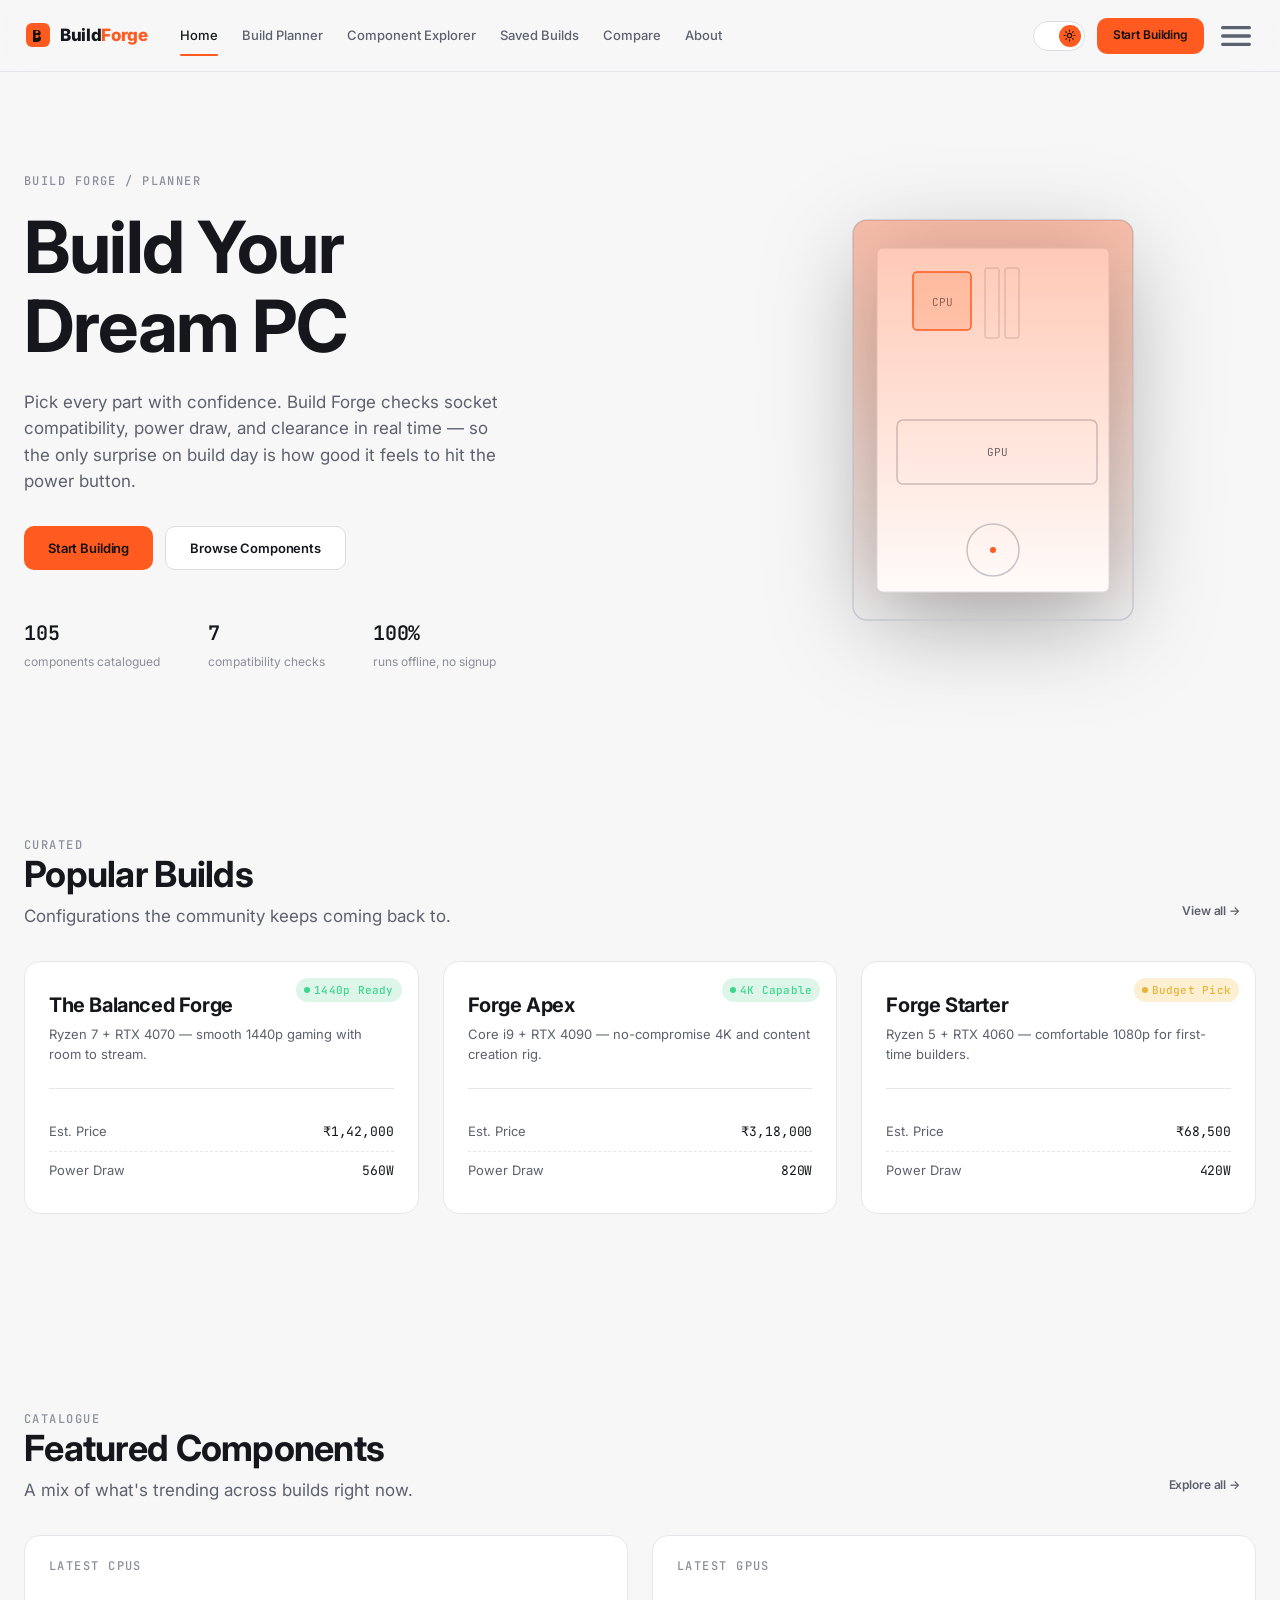
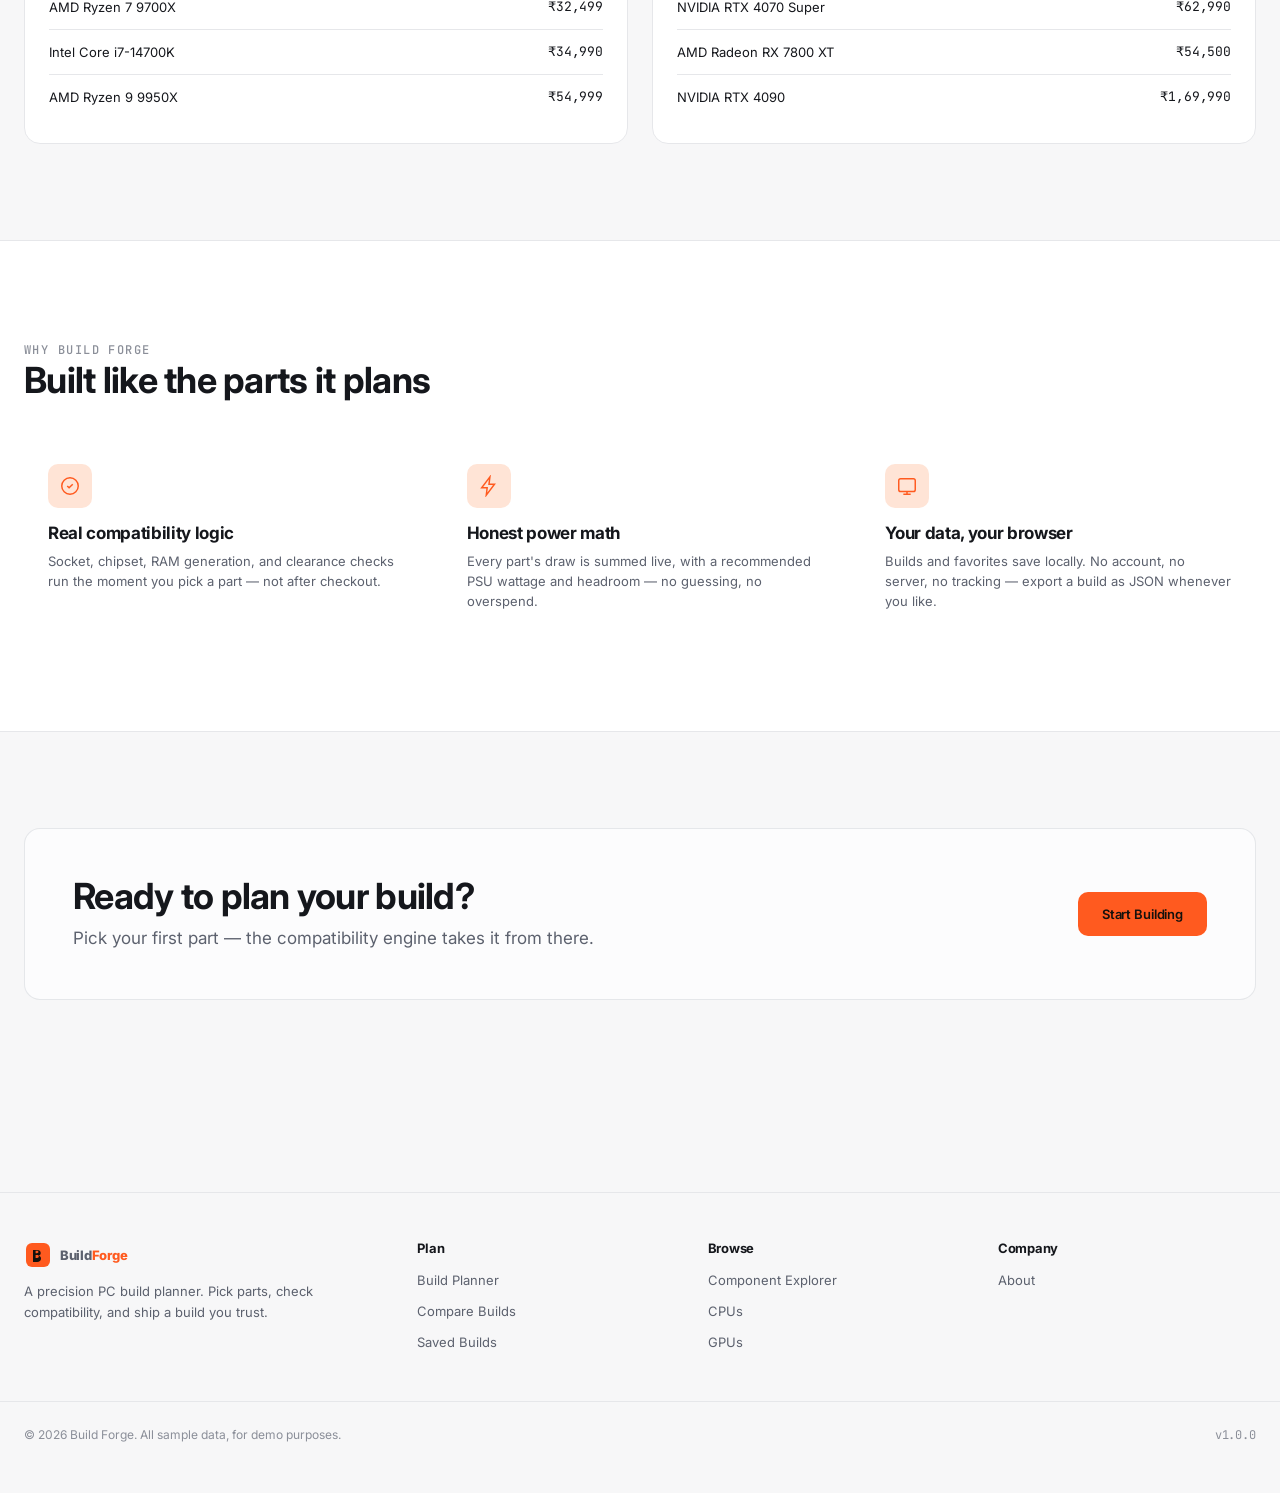
==== index.html @ 5690da3c "feat: build initial component explorer" ====
<!DOCTYPE html>
<html lang="en">
<head>
  <meta charset="UTF-8" />
  <meta name="viewport" content="width=device-width, initial-scale=1.0" />
  <title>Build Forge — Build Your Dream PC</title>
  <meta name="description" content="Build Forge is a precision PC build planner. Pick parts, check compatibility instantly, and plan a build you can trust." />

  <link rel="stylesheet" href="css/base.css" />
  <link rel="stylesheet" href="css/layout.css" />
  <link rel="stylesheet" href="css/components.css" />
  <link rel="stylesheet" href="css/animations.css" />
  <link rel="stylesheet" href="css/themes.css" />
  <link rel="stylesheet" href="css/pages.css" />
</head>
<body>
  <div class="page">
    <header id="site-header" class="site-header"></header>

    <main class="page__main">

      <!-- ============ HERO ============ -->
      <section class="hero">
        <div class="container hero__inner">
          <div class="hero__copy anim-fade-rise">
            <span class="eyebrow">Build Forge / Planner</span>
            <h1 class="hero__title">Build Your<br />Dream PC</h1>
            <p class="hero__subtitle">
              Pick every part with confidence. Build Forge checks socket compatibility,
              power draw, and clearance in real time — so the only surprise on build day
              is how good it feels to hit the power button.
            </p>
            <div class="hero__actions">
              <a href="builder.html" class="btn btn--primary">Start Building</a>
              <a href="components.html" class="btn btn--secondary">Browse Components</a>
            </div>
            <div class="hero__stats">
              <div class="hero__stat">
                <span class="spec-value spec-value--lg">105</span>
                <span class="text-tertiary">components catalogued</span>
              </div>
              <div class="hero__stat">
                <span class="spec-value spec-value--lg">7</span>
                <span class="text-tertiary">compatibility checks</span>
              </div>
              <div class="hero__stat">
                <span class="spec-value spec-value--lg">100%</span>
                <span class="text-tertiary">runs offline, no signup</span>
              </div>
            </div>
          </div>

          <div class="hero__visual anim-fade-rise" aria-hidden="true">
            <!-- Signature visual: exploded build-stack line diagram -->
            <svg viewBox="0 0 360 440" class="stack-diagram">
              <defs>
                <linearGradient id="stackGlow" x1="0" y1="0" x2="0" y2="1">
                  <stop offset="0%" stop-color="var(--accent)" stop-opacity="0.35"/>
                  <stop offset="100%" stop-color="var(--accent)" stop-opacity="0"/>
                </linearGradient>
              </defs>
              <!-- Case outline -->
              <rect x="40" y="20" width="280" height="400" rx="14" fill="none" stroke="var(--border-strong)" stroke-width="1.5"/>
              <!-- Motherboard plane -->
              <rect x="64" y="48" width="232" height="344" rx="6" fill="var(--bg-elevated)" stroke="var(--border-default)" stroke-width="1"/>
              <!-- CPU -->
              <rect x="100" y="72" width="58" height="58" rx="4" fill="var(--accent-dim)" stroke="var(--accent)" stroke-width="1.5"/>
              <text x="129" y="106" text-anchor="middle" class="stack-label">CPU</text>
              <!-- RAM sticks -->
              <rect x="172" y="68" width="14" height="70" rx="2" fill="var(--bg-surface)" stroke="var(--border-strong)"/>
              <rect x="192" y="68" width="14" height="70" rx="2" fill="var(--bg-surface)" stroke="var(--border-strong)"/>
              <!-- GPU -->
              <rect x="84" y="220" width="200" height="64" rx="6" fill="var(--bg-surface)" stroke="var(--border-strong)" stroke-width="1.5"/>
              <text x="184" y="256" text-anchor="middle" class="stack-label">GPU</text>
              <!-- Fans -->
              <circle cx="180" cy="350" r="26" fill="none" stroke="var(--border-strong)" stroke-width="1.5"/>
              <circle cx="180" cy="350" r="3" fill="var(--accent)"/>
              <!-- Glow -->
              <rect x="40" y="20" width="280" height="400" rx="14" fill="url(#stackGlow)"/>
            </svg>
          </div>
        </div>
      </section>

      <!-- ============ POPULAR BUILDS ============ -->
      <section class="section">
        <div class="container">
          <div class="section__head">
            <div>
              <span class="eyebrow">Curated</span>
              <h2 class="section-title">Popular Builds</h2>
              <p class="section-subtitle">Configurations the community keeps coming back to.</p>
            </div>
            <a href="saved.html" class="btn btn--ghost btn--sm">View all →</a>
          </div>

          <div class="grid grid--3" id="popular-builds-grid">
            <!-- Static sample cards for now; will be data-driven once builder/storage features are wired together -->
            <article class="card build-card">
              <div class="build-card__badge badge badge--good"><span class="badge__dot"></span>1440p Ready</div>
              <h3 class="build-card__title">The Balanced Forge</h3>
              <p class="text-secondary" style="font-size: var(--fs-sm)">Ryzen 7 + RTX 4070 — smooth 1440p gaming with room to stream.</p>
              <div class="divider"></div>
              <div class="spec-row"><span class="spec-row__label">Est. Price</span><span class="spec-value">₹1,42,000</span></div>
              <div class="spec-row"><span class="spec-row__label">Power Draw</span><span class="spec-value">560W</span></div>
            </article>

            <article class="card build-card">
              <div class="build-card__badge badge badge--good"><span class="badge__dot"></span>4K Capable</div>
              <h3 class="build-card__title">Forge Apex</h3>
              <p class="text-secondary" style="font-size: var(--fs-sm)">Core i9 + RTX 4090 — no-compromise 4K and content creation rig.</p>
              <div class="divider"></div>
              <div class="spec-row"><span class="spec-row__label">Est. Price</span><span class="spec-value">₹3,18,000</span></div>
              <div class="spec-row"><span class="spec-row__label">Power Draw</span><span class="spec-value">820W</span></div>
            </article>

            <article class="card build-card">
              <div class="build-card__badge badge badge--warn"><span class="badge__dot"></span>Budget Pick</div>
              <h3 class="build-card__title">Forge Starter</h3>
              <p class="text-secondary" style="font-size: var(--fs-sm)">Ryzen 5 + RTX 4060 — comfortable 1080p for first-time builders.</p>
              <div class="divider"></div>
              <div class="spec-row"><span class="spec-row__label">Est. Price</span><span class="spec-value">₹68,500</span></div>
              <div class="spec-row"><span class="spec-row__label">Power Draw</span><span class="spec-value">420W</span></div>
            </article>
          </div>
        </div>
      </section>

      <!-- ============ FEATURED COMPONENTS ============ -->
      <section class="section">
        <div class="container">
          <div class="section__head">
            <div>
              <span class="eyebrow">Catalogue</span>
              <h2 class="section-title">Featured Components</h2>
              <p class="section-subtitle">A mix of what's trending across builds right now.</p>
            </div>
            <a href="components.html" class="btn btn--ghost btn--sm">Explore all →</a>
          </div>

          <div class="grid grid--2">
            <div class="card featured-row">
              <h4 class="eyebrow">Latest CPUs</h4>
              <ul class="featured-list" id="featured-cpus">
                <li class="featured-list__item">
                  <span>AMD Ryzen 7 9700X</span>
                  <span class="spec-value">₹32,499</span>
                </li>
                <li class="featured-list__item">
                  <span>Intel Core i7-14700K</span>
                  <span class="spec-value">₹34,990</span>
                </li>
                <li class="featured-list__item">
                  <span>AMD Ryzen 9 9950X</span>
                  <span class="spec-value">₹54,999</span>
                </li>
              </ul>
            </div>

            <div class="card featured-row">
              <h4 class="eyebrow">Latest GPUs</h4>
              <ul class="featured-list" id="featured-gpus">
                <li class="featured-list__item">
                  <span>NVIDIA RTX 4070 Super</span>
                  <span class="spec-value">₹62,990</span>
                </li>
                <li class="featured-list__item">
                  <span>AMD Radeon RX 7800 XT</span>
                  <span class="spec-value">₹54,500</span>
                </li>
                <li class="featured-list__item">
                  <span>NVIDIA RTX 4090</span>
                  <span class="spec-value">₹1,69,990</span>
                </li>
              </ul>
            </div>
          </div>
        </div>
      </section>

      <!-- ============ WHY CHOOSE US ============ -->
      <section class="section section--inset">
        <div class="container">
          <div class="section__head">
            <div>
              <span class="eyebrow">Why Build Forge</span>
              <h2 class="section-title">Built like the parts it plans</h2>
            </div>
          </div>

          <div class="grid grid--3">
            <div class="why-card">
              <div class="why-card__icon">
                <svg viewBox="0 0 24 24" fill="none" stroke="currentColor" stroke-width="1.6"><path d="M9 12l2 2 4-4M21 12a9 9 0 1 1-18 0 9 9 0 0 1 18 0Z"/></svg>
              </div>
              <h3>Real compatibility logic</h3>
              <p class="text-secondary">Socket, chipset, RAM generation, and clearance checks run the moment you pick a part — not after checkout.</p>
            </div>
            <div class="why-card">
              <div class="why-card__icon">
                <svg viewBox="0 0 24 24" fill="none" stroke="currentColor" stroke-width="1.6"><path d="M13 2 4 14h6l-1 8 9-12h-6l1-8Z"/></svg>
              </div>
              <h3>Honest power math</h3>
              <p class="text-secondary">Every part's draw is summed live, with a recommended PSU wattage and headroom — no guessing, no overspend.</p>
            </div>
            <div class="why-card">
              <div class="why-card__icon">
                <svg viewBox="0 0 24 24" fill="none" stroke="currentColor" stroke-width="1.6"><rect x="3" y="4" width="18" height="14" rx="2"/><path d="M8 21h8M12 18v3"/></svg>
              </div>
              <h3>Your data, your browser</h3>
              <p class="text-secondary">Builds and favorites save locally. No account, no server, no tracking — export a build as JSON whenever you like.</p>
            </div>
          </div>
        </div>
      </section>

      <!-- ============ FINAL CTA ============ -->
      <section class="section">
        <div class="container">
          <div class="card card--glass final-cta">
            <div>
              <h2 class="section-title" style="margin-bottom: var(--sp-2);">Ready to plan your build?</h2>
              <p class="section-subtitle">Pick your first part — the compatibility engine takes it from there.</p>
            </div>
            <a href="builder.html" class="btn btn--primary">Start Building</a>
          </div>
        </div>
      </section>

    </main>

    <footer id="site-footer" class="site-footer"></footer>
  </div>

  <script type="module" src="js/main.js"></script>
</body>
</html>
---- css/base.css ----
/* ============================================================
   BUILD FORGE — base.css
   Design tokens, resets, and foundational typography.
   This file defines the visual language of the entire app.
   Every other CSS file consumes these custom properties —
   never hardcode a color or spacing value outside this file.
   ============================================================ */

@import url('https://fonts.googleapis.com/css2?family=Inter:wght@400;500;600;700;800&family=JetBrains+Mono:wght@400;500;600&display=swap');

:root {
  /* ---------- Color: surfaces ---------- */
  --bg-base: #0A0B0D;        /* page background */
  --bg-surface: #13151A;     /* card / panel background */
  --bg-elevated: #1C1F26;    /* hovered / raised surface */
  --bg-inset: #0E0F13;       /* recessed wells, inputs */
  --border-subtle: #232630;
  --border-default: #2E323D;
  --border-strong: #3D424F;

  /* ---------- Color: text ---------- */
  --text-primary: #EDEEF0;
  --text-secondary: #9499A6;
  --text-tertiary: #5C616E;
  --text-on-accent: #14110D;

  /* ---------- Color: accent (the "forge ember") ---------- */
  --accent: #FF5A1F;
  --accent-hover: #FF7440;
  --accent-dim: #4A2A18;      /* low-opacity accent surface */
  --accent-glow: rgba(255, 90, 31, 0.18);

  /* ---------- Color: semantic (compatibility engine) ---------- */
  --status-good: #3DD68C;
  --status-good-dim: #16332A;
  --status-warn: #E8B339;
  --status-warn-dim: #3A2F14;
  --status-error: #E8544A;
  --status-error-dim: #3A1C1A;

  /* ---------- Typography ---------- */
  --font-display: 'Inter', -apple-system, BlinkMacSystemFont, sans-serif;
  --font-body: 'Inter', -apple-system, BlinkMacSystemFont, sans-serif;
  --font-mono: 'JetBrains Mono', 'SF Mono', Consolas, monospace;

  --fs-2xs: 0.6875rem;   /* 11px */
  --fs-xs: 0.75rem;      /* 12px */
  --fs-sm: 0.8125rem;    /* 13px */
  --fs-base: 0.9375rem;  /* 15px */
  --fs-md: 1.0625rem;    /* 17px */
  --fs-lg: 1.25rem;      /* 20px */
  --fs-xl: 1.625rem;     /* 26px */
  --fs-2xl: 2.25rem;     /* 36px */
  --fs-3xl: 3.25rem;     /* 52px */
  --fs-4xl: 4.5rem;      /* 72px */

  /* ---------- Spacing scale (4px base) ---------- */
  --sp-1: 0.25rem;
  --sp-2: 0.5rem;
  --sp-3: 0.75rem;
  --sp-4: 1rem;
  --sp-5: 1.5rem;
  --sp-6: 2rem;
  --sp-7: 3rem;
  --sp-8: 4rem;
  --sp-9: 6rem;
  --sp-10: 8rem;

  /* ---------- Radius ---------- */
  --radius-sm: 6px;
  --radius-md: 10px;
  --radius-lg: 16px;
  --radius-xl: 24px;
  --radius-full: 999px;

  /* ---------- Shadow / elevation ---------- */
  --shadow-sm: 0 1px 2px rgba(0, 0, 0, 0.4);
  --shadow-md: 0 4px 16px rgba(0, 0, 0, 0.45);
  --shadow-lg: 0 12px 40px rgba(0, 0, 0, 0.55);
  --shadow-glow-accent: 0 0 0 1px rgba(255, 90, 31, 0.4), 0 8px 24px rgba(255, 90, 31, 0.15);

  /* ---------- Motion ---------- */
  --ease-out: cubic-bezier(0.16, 1, 0.3, 1);
  --ease-in-out: cubic-bezier(0.65, 0, 0.35, 1);
  --dur-fast: 120ms;
  --dur-base: 220ms;
  --dur-slow: 420ms;

  /* ---------- Layout ---------- */
  --max-width: 1320px;
  --header-height: 72px;
}

/* ---------- Light theme override (applied via [data-theme="light"] on <html>) ---------- */
[data-theme='light'] {
  --bg-base: #F7F7F8;
  --bg-surface: #FFFFFF;
  --bg-elevated: #FFFFFF;
  --bg-inset: #EEEFF1;
  --border-subtle: #E6E7EA;
  --border-default: #DBDDE2;
  --border-strong: #C5C8D0;

  --text-primary: #15171C;
  --text-secondary: #5C616E;
  --text-tertiary: #8B8F99;
  --text-on-accent: #14110D;

  --accent-dim: #FFE4D6;
  --accent-glow: rgba(255, 90, 31, 0.12);

  --status-good-dim: #DEF6EA;
  --status-warn-dim: #FCEFD2;
  --status-error-dim: #FBE1DE;

  --shadow-sm: 0 1px 2px rgba(20, 20, 25, 0.06);
  --shadow-md: 0 4px 16px rgba(20, 20, 25, 0.08);
  --shadow-lg: 0 12px 40px rgba(20, 20, 25, 0.12);
}

/* ============================================================
   RESET
   ============================================================ */

*,
*::before,
*::after {
  box-sizing: border-box;
  margin: 0;
  padding: 0;
}

html {
  -webkit-text-size-adjust: 100%;
  scroll-behavior: smooth;
}

body {
  background: var(--bg-base);
  color: var(--text-primary);
  font-family: var(--font-body);
  font-size: var(--fs-base);
  line-height: 1.55;
  -webkit-font-smoothing: antialiased;
  -moz-osx-font-smoothing: grayscale;
  min-height: 100vh;
  transition: background-color var(--dur-base) var(--ease-out),
              color var(--dur-base) var(--ease-out);
}

img,
svg {
  display: block;
  max-width: 100%;
}

a {
  color: inherit;
  text-decoration: none;
}

button {
  font-family: inherit;
  cursor: pointer;
  background: none;
  border: none;
  color: inherit;
}

input,
select,
textarea {
  font-family: inherit;
  font-size: inherit;
  color: inherit;
  background: none;
  border: none;
  outline: none;
}

ul,
ol {
  list-style: none;
}

table {
  border-collapse: collapse;
  width: 100%;
}

/* Respect reduced-motion preference across the whole app */
@media (prefers-reduced-motion: reduce) {
  *,
  *::before,
  *::after {
    animation-duration: 0.001ms !important;
    animation-iteration-count: 1 !important;
    transition-duration: 0.001ms !important;
    scroll-behavior: auto !important;
  }
}

/* ============================================================
   TYPOGRAPHY UTILITIES
   ============================================================ */

h1, h2, h3, h4 {
  font-family: var(--font-display);
  font-weight: 700;
  letter-spacing: -0.02em;
  line-height: 1.1;
}

.text-mono {
  font-family: var(--font-mono);
  letter-spacing: -0.01em;
}

.text-secondary { color: var(--text-secondary); }
.text-tertiary { color: var(--text-tertiary); }
.text-accent { color: var(--accent); }

.eyebrow {
  font-family: var(--font-mono);
  font-size: var(--fs-xs);
  font-weight: 500;
  letter-spacing: 0.12em;
  text-transform: uppercase;
  color: var(--text-tertiary);
}

/* ============================================================
   FOCUS — visible keyboard focus state, accessible by default
   ============================================================ */

:focus-visible {
  outline: 2px solid var(--accent);
  outline-offset: 2px;
  border-radius: var(--radius-sm);
}

/* ============================================================
   SCROLLBAR — subtle, premium, not the browser default
   ============================================================ */

::-webkit-scrollbar {
  width: 10px;
  height: 10px;
}

::-webkit-scrollbar-track {
  background: transparent;
}

::-webkit-scrollbar-thumb {
  background: var(--border-strong);
  border-radius: var(--radius-full);
  border: 2px solid var(--bg-base);
}

::-webkit-scrollbar-thumb:hover {
  background: var(--text-tertiary);
}
---- css/layout.css ----
/* ============================================================
   BUILD FORGE — layout.css
   Structural layout: containers, header, footer, grid scaffolds.
   Uses CSS Grid + Flexbox only, per project requirements.
   ============================================================ */

.container {
  width: 100%;
  max-width: var(--max-width);
  margin-inline: auto;
  padding-inline: var(--sp-5);
}

@media (max-width: 640px) {
  .container {
    padding-inline: var(--sp-4);
  }
}

/* ---------- Site header ---------- */

.site-header {
  position: sticky;
  top: 0;
  z-index: 100;
  height: var(--header-height);
  display: flex;
  align-items: center;
  background: color-mix(in srgb, var(--bg-base) 80%, transparent);
  backdrop-filter: blur(16px) saturate(140%);
  -webkit-backdrop-filter: blur(16px) saturate(140%);
  border-bottom: 1px solid var(--border-subtle);
}

.site-header__inner {
  display: flex;
  align-items: center;
  justify-content: space-between;
  width: 100%;
  max-width: var(--max-width);
  margin-inline: auto;
  padding-inline: var(--sp-5);
}

.site-header__nav {
  display: flex;
  align-items: center;
  gap: var(--sp-6);
}

.site-header__links {
  display: flex;
  align-items: center;
  gap: var(--sp-5);
}

.site-header__actions {
  display: flex;
  align-items: center;
  gap: var(--sp-3);
}

.site-header__menu-toggle {
  display: none;
}

@media (max-width: 860px) {
  .site-header__links {
    display: none;
  }

  .site-header__menu-toggle {
    display: flex;
  }
}

/* ---------- Logo ---------- */

.brand {
  display: flex;
  align-items: center;
  gap: var(--sp-2);
  font-family: var(--font-display);
  font-weight: 800;
  font-size: var(--fs-md);
  letter-spacing: -0.02em;
  color: var(--text-primary);
}

.brand__mark {
  width: 28px;
  height: 28px;
  flex-shrink: 0;
}

.brand__name-secondary {
  color: var(--accent);
}

/* ---------- Page scaffold ---------- */

.page {
  min-height: 100vh;
  display: flex;
  flex-direction: column;
}

.page__main {
  flex: 1;
}

.section {
  padding-block: var(--sp-9);
}

@media (max-width: 640px) {
  .section {
    padding-block: var(--sp-7);
  }
}

.section__head {
  display: flex;
  align-items: flex-end;
  justify-content: space-between;
  gap: var(--sp-5);
  margin-bottom: var(--sp-6);
}

@media (max-width: 640px) {
  .section__head {
    flex-direction: column;
    align-items: flex-start;
    gap: var(--sp-3);
  }
}

/* ---------- Builder page: two-column split layout ---------- */

.builder-layout {
  display: grid;
  grid-template-columns: 1fr 380px;
  gap: var(--sp-5);
  align-items: start;
}

@media (max-width: 1080px) {
  .builder-layout {
    grid-template-columns: 1fr;
  }
}

.builder-layout__summary {
  position: sticky;
  top: calc(var(--header-height) + var(--sp-5));
}

@media (max-width: 1080px) {
  .builder-layout__summary {
    position: static;
  }
}

/* ---------- Generic grids ---------- */

.grid {
  display: grid;
  gap: var(--sp-5);
}

.grid--2 { grid-template-columns: repeat(2, 1fr); }
.grid--3 { grid-template-columns: repeat(3, 1fr); }
.grid--4 { grid-template-columns: repeat(4, 1fr); }

@media (max-width: 980px) {
  .grid--3, .grid--4 { grid-template-columns: repeat(2, 1fr); }
}

@media (max-width: 640px) {
  .grid--2, .grid--3, .grid--4 { grid-template-columns: 1fr; }
}

.flex {
  display: flex;
}

.flex--center {
  align-items: center;
  justify-content: center;
}

.flex--between {
  align-items: center;
  justify-content: space-between;
}

.flex--col {
  flex-direction: column;
}

.flex--wrap {
  flex-wrap: wrap;
}

.gap-2 { gap: var(--sp-2); }
.gap-3 { gap: var(--sp-3); }
.gap-4 { gap: var(--sp-4); }
.gap-5 { gap: var(--sp-5); }

/* ---------- Footer ---------- */

.site-footer {
  border-top: 1px solid var(--border-subtle);
  padding-block: var(--sp-7);
  margin-top: var(--sp-9);
}

.site-footer__inner {
  display: grid;
  grid-template-columns: 1.4fr 1fr 1fr 1fr;
  gap: var(--sp-6);
}

@media (max-width: 760px) {
  .site-footer__inner {
    grid-template-columns: 1fr 1fr;
  }
}

@media (max-width: 480px) {
  .site-footer__inner {
    grid-template-columns: 1fr;
  }
}

.site-footer__col h4 {
  font-size: var(--fs-sm);
  margin-bottom: var(--sp-3);
  color: var(--text-primary);
}

.site-footer__col ul {
  display: flex;
  flex-direction: column;
  gap: var(--sp-2);
}

.site-footer__col a {
  font-size: var(--fs-sm);
  color: var(--text-secondary);
  transition: color var(--dur-fast) var(--ease-out);
}

.site-footer__col a:hover {
  color: var(--text-primary);
}

.site-footer__bottom {
  margin-top: var(--sp-7);
  padding-top: var(--sp-5);
  border-top: 1px solid var(--border-subtle);
  display: flex;
  justify-content: space-between;
  align-items: center;
  font-size: var(--fs-xs);
  color: var(--text-tertiary);
}

@media (max-width: 480px) {
  .site-footer__bottom {
    flex-direction: column;
    gap: var(--sp-2);
    align-items: flex-start;
  }
}
---- css/components.css ----
/* ============================================================
   BUILD FORGE — components.css
   Reusable UI primitives shared across every page:
   buttons, cards, badges, inputs, the spec-sheet number
   treatment that is this app's signature visual motif.
   ============================================================ */

/* ---------- Buttons ---------- */

.btn {
  display: inline-flex;
  align-items: center;
  justify-content: center;
  gap: var(--sp-2);
  height: 44px;
  padding-inline: var(--sp-5);
  border-radius: var(--radius-md);
  font-size: var(--fs-sm);
  font-weight: 600;
  letter-spacing: -0.01em;
  white-space: nowrap;
  transition: transform var(--dur-fast) var(--ease-out),
              background-color var(--dur-fast) var(--ease-out),
              border-color var(--dur-fast) var(--ease-out),
              box-shadow var(--dur-fast) var(--ease-out);
}

.btn:active {
  transform: scale(0.97);
}

.btn--primary {
  background: var(--accent);
  color: var(--text-on-accent);
}

.btn--primary:hover {
  background: var(--accent-hover);
  box-shadow: var(--shadow-glow-accent);
}

.btn--secondary {
  background: var(--bg-elevated);
  color: var(--text-primary);
  border: 1px solid var(--border-default);
}

.btn--secondary:hover {
  border-color: var(--border-strong);
  background: var(--bg-surface);
}

.btn--ghost {
  background: transparent;
  color: var(--text-secondary);
}

.btn--ghost:hover {
  color: var(--text-primary);
  background: var(--bg-surface);
}

.btn--sm {
  height: 36px;
  padding-inline: var(--sp-4);
  font-size: var(--fs-xs);
}

.btn--icon {
  width: 44px;
  padding: 0;
}

.btn--block {
  width: 100%;
}

.btn:disabled {
  opacity: 0.4;
  cursor: not-allowed;
  transform: none !important;
  box-shadow: none !important;
}

/* ---------- Card ---------- */

.card {
  background: var(--bg-surface);
  border: 1px solid var(--border-subtle);
  border-radius: var(--radius-lg);
  transition: border-color var(--dur-base) var(--ease-out),
              transform var(--dur-base) var(--ease-out),
              box-shadow var(--dur-base) var(--ease-out);
}

.card--interactive {
  cursor: pointer;
}

.card--interactive:hover {
  border-color: var(--border-strong);
  transform: translateY(-3px);
  box-shadow: var(--shadow-md);
}

.card--glass {
  background: color-mix(in srgb, var(--bg-surface) 65%, transparent);
  backdrop-filter: blur(20px) saturate(160%);
  -webkit-backdrop-filter: blur(20px) saturate(160%);
  border: 1px solid color-mix(in srgb, var(--border-default) 70%, transparent);
}

/* ---------- Badge / status pill ---------- */

.badge {
  display: inline-flex;
  align-items: center;
  gap: var(--sp-1);
  height: 24px;
  padding-inline: var(--sp-2);
  border-radius: var(--radius-full);
  font-family: var(--font-mono);
  font-size: var(--fs-2xs);
  font-weight: 500;
  letter-spacing: 0.02em;
}

.badge--neutral {
  background: var(--bg-elevated);
  color: var(--text-secondary);
  border: 1px solid var(--border-default);
}

.badge--good {
  background: var(--status-good-dim);
  color: var(--status-good);
}

.badge--warn {
  background: var(--status-warn-dim);
  color: var(--status-warn);
}

.badge--error {
  background: var(--status-error-dim);
  color: var(--status-error);
}

.badge__dot {
  width: 6px;
  height: 6px;
  border-radius: 50%;
  background: currentColor;
  flex-shrink: 0;
}

/* ---------- Spec value — the signature "datasheet" number treatment ---------- */
/* Used everywhere a price, wattage, clock speed, or socket name   */
/* appears. Tabular monospace numerals encode precision: this is  */
/* the one visual idea that should feel unique to Build Forge.    */

.spec-value {
  font-family: var(--font-mono);
  font-variant-numeric: tabular-nums;
  letter-spacing: -0.01em;
  color: var(--text-primary);
}

.spec-value--lg {
  font-size: var(--fs-lg);
  font-weight: 600;
}

.spec-value--accent {
  color: var(--accent);
}

.spec-row {
  display: flex;
  align-items: baseline;
  justify-content: space-between;
  padding-block: var(--sp-2);
  border-bottom: 1px dashed var(--border-subtle);
  font-size: var(--fs-sm);
}

.spec-row:last-child {
  border-bottom: none;
}

.spec-row__label {
  color: var(--text-secondary);
}

/* ---------- Inputs ---------- */

.input,
.select {
  height: 44px;
  width: 100%;
  padding-inline: var(--sp-4);
  background: var(--bg-inset);
  border: 1px solid var(--border-default);
  border-radius: var(--radius-md);
  font-size: var(--fs-sm);
  transition: border-color var(--dur-fast) var(--ease-out),
              box-shadow var(--dur-fast) var(--ease-out);
}

.input::placeholder {
  color: var(--text-tertiary);
}

.input:focus,
.select:focus {
  border-color: var(--accent);
  box-shadow: 0 0 0 3px var(--accent-glow);
  outline: none;
}

.input-group {
  position: relative;
}

.input-group .icon {
  position: absolute;
  left: var(--sp-4);
  top: 50%;
  transform: translateY(-50%);
  color: var(--text-tertiary);
  pointer-events: none;
}

.input-group .input--with-icon {
  padding-left: calc(var(--sp-4) * 2 + 16px);
}

/* ---------- Section heading helpers ---------- */

.section-title {
  font-size: var(--fs-2xl);
  margin-bottom: var(--sp-2);
}

.section-subtitle {
  color: var(--text-secondary);
  font-size: var(--fs-md);
  max-width: 540px;
}

/* ---------- Divider ---------- */

.divider {
  height: 1px;
  background: var(--border-subtle);
  border: none;
  margin-block: var(--sp-5);
}

/* ---------- Icon button ---------- */

.icon-btn {
  width: 40px;
  height: 40px;
  display: inline-flex;
  align-items: center;
  justify-content: center;
  border-radius: var(--radius-md);
  color: var(--text-secondary);
  transition: background-color var(--dur-fast) var(--ease-out),
              color var(--dur-fast) var(--ease-out);
}

.icon-btn:hover {
  background: var(--bg-elevated);
  color: var(--text-primary);
}

.icon-btn--active {
  color: var(--accent);
}

/* ---------- Nav links (header) ---------- */

.nav-link {
  font-size: var(--fs-sm);
  font-weight: 500;
  color: var(--text-secondary);
  padding-block: var(--sp-2);
  position: relative;
  transition: color var(--dur-fast) var(--ease-out);
}

.nav-link:hover {
  color: var(--text-primary);
}

.nav-link--active {
  color: var(--text-primary);
}

.nav-link--active::after {
  content: '';
  position: absolute;
  left: 0;
  right: 0;
  bottom: -2px;
  height: 2px;
  background: var(--accent);
  border-radius: var(--radius-full);
}

/* ---------- Mobile nav drawer ---------- */

.mobile-nav {
  position: fixed;
  top: 0;
  left: 0;
  bottom: 0;
  width: min(320px, 84vw);
  background: var(--bg-surface);
  border-right: 1px solid var(--border-subtle);
  z-index: 95;
  padding: var(--sp-5);
  display: flex;
  flex-direction: column;
  gap: var(--sp-6);
}

.mobile-nav__head {
  display: flex;
  align-items: center;
  justify-content: space-between;
}

.mobile-nav__links {
  display: flex;
  flex-direction: column;
  gap: var(--sp-1);
}

.mobile-nav__links a {
  display: block;
  padding: var(--sp-3) var(--sp-3);
  border-radius: var(--radius-md);
  font-size: var(--fs-md);
  font-weight: 500;
  color: var(--text-secondary);
  transition: background-color var(--dur-fast) var(--ease-out), color var(--dur-fast) var(--ease-out);
}

.mobile-nav__links a:hover {
  background: var(--bg-elevated);
  color: var(--text-primary);
}

.mobile-nav__links a.is-active {
  color: var(--accent);
  background: var(--accent-dim);
}

/* ---------- Tooltip (minimal) ---------- */

[data-tooltip] {
  position: relative;
}

[data-tooltip]::after {
  content: attr(data-tooltip);
  position: absolute;
  bottom: calc(100% + 8px);
  left: 50%;
  transform: translateX(-50%) translateY(4px);
  background: var(--bg-elevated);
  border: 1px solid var(--border-default);
  color: var(--text-primary);
  font-size: var(--fs-2xs);
  padding: var(--sp-2) var(--sp-3);
  border-radius: var(--radius-sm);
  white-space: nowrap;
  opacity: 0;
  pointer-events: none;
  transition: opacity var(--dur-fast) var(--ease-out),
              transform var(--dur-fast) var(--ease-out);
  z-index: 50;
}

[data-tooltip]:hover::after {
  opacity: 1;
  transform: translateX(-50%) translateY(0);
}
---- css/animations.css ----
/* ============================================================
   BUILD FORGE — animations.css
   Keyframes and reusable motion classes. Kept deliberately
   restrained: a few orchestrated moments rather than scattered
   effects everywhere. Respects prefers-reduced-motion globally
   via the rule already declared in base.css.
   ============================================================ */

/* ---------- Fade + rise: default page/element entrance ---------- */

@keyframes fadeRise {
  from {
    opacity: 0;
    transform: translateY(12px);
  }
  to {
    opacity: 1;
    transform: translateY(0);
  }
}

.anim-fade-rise {
  animation: fadeRise var(--dur-slow) var(--ease-out) both;
}

/* Stagger helper: apply alongside .anim-fade-rise on list children */
.anim-stagger > * {
  animation: fadeRise var(--dur-slow) var(--ease-out) both;
}

.anim-stagger > *:nth-child(1) { animation-delay: 0ms; }
.anim-stagger > *:nth-child(2) { animation-delay: 60ms; }
.anim-stagger > *:nth-child(3) { animation-delay: 120ms; }
.anim-stagger > *:nth-child(4) { animation-delay: 180ms; }
.anim-stagger > *:nth-child(5) { animation-delay: 240ms; }
.anim-stagger > *:nth-child(6) { animation-delay: 300ms; }

/* ---------- Simple fade ---------- */

@keyframes fadeIn {
  from { opacity: 0; }
  to { opacity: 1; }
}

.anim-fade {
  animation: fadeIn var(--dur-base) var(--ease-out) both;
}

/* ---------- Page transition wrapper ---------- */
/* main.js toggles this class on .page__main when routing between views */

.page-transition {
  animation: fadeRise var(--dur-slow) var(--ease-out) both;
}

/* ---------- Slide panel (mobile nav, filter drawer, etc.) ---------- */

.slide-panel {
  transform: translateX(100%);
  transition: transform var(--dur-slow) var(--ease-in-out);
}

.slide-panel--from-left {
  transform: translateX(-100%);
}

.slide-panel--bottom {
  transform: translateY(100%);
}

.slide-panel.is-open {
  transform: translate(0, 0);
}

.slide-panel__scrim {
  position: fixed;
  inset: 0;
  background: rgba(0, 0, 0, 0.55);
  opacity: 0;
  pointer-events: none;
  transition: opacity var(--dur-base) var(--ease-out);
  z-index: 90;
}

.slide-panel__scrim.is-open {
  opacity: 1;
  pointer-events: auto;
}

/* ---------- Modal ---------- */

.modal-scrim {
  position: fixed;
  inset: 0;
  background: rgba(0, 0, 0, 0.6);
  display: flex;
  align-items: center;
  justify-content: center;
  padding: var(--sp-5);
  opacity: 0;
  pointer-events: none;
  transition: opacity var(--dur-base) var(--ease-out);
  z-index: 200;
}

.modal-scrim.is-open {
  opacity: 1;
  pointer-events: auto;
}

.modal {
  transform: scale(0.94) translateY(8px);
  opacity: 0;
  transition: transform var(--dur-base) var(--ease-out),
              opacity var(--dur-base) var(--ease-out);
}

.modal-scrim.is-open .modal {
  transform: scale(1) translateY(0);
  opacity: 1;
}

/* ---------- Accordion ---------- */

.accordion__panel {
  max-height: 0;
  overflow: hidden;
  transition: max-height var(--dur-base) var(--ease-in-out);
}

.accordion__panel.is-open {
  max-height: var(--accordion-height, 600px);
}

.accordion__chevron {
  transition: transform var(--dur-base) var(--ease-out);
}

.accordion__trigger.is-open .accordion__chevron {
  transform: rotate(180deg);
}

/* ---------- Loading skeleton ---------- */

.skeleton {
  position: relative;
  overflow: hidden;
  background: var(--bg-elevated);
  border-radius: var(--radius-md);
}

.skeleton::after {
  content: '';
  position: absolute;
  inset: 0;
  transform: translateX(-100%);
  background: linear-gradient(
    90deg,
    transparent,
    color-mix(in srgb, var(--text-primary) 6%, transparent),
    transparent
  );
  animation: skeletonShimmer 1.5s ease-in-out infinite;
}

@keyframes skeletonShimmer {
  100% {
    transform: translateX(100%);
  }
}

/* ---------- Hover lift (generic, used by cards/buttons already via their own rules) ---------- */

@keyframes pulseGlow {
  0%, 100% { box-shadow: 0 0 0 0 var(--accent-glow); }
  50% { box-shadow: 0 0 0 6px var(--accent-glow); }
}

.anim-pulse {
  animation: pulseGlow 2.2s var(--ease-in-out) infinite;
}

/* ---------- Spin (loading spinners) ---------- */

@keyframes spin {
  to { transform: rotate(360deg); }
}

.spinner {
  width: 18px;
  height: 18px;
  border: 2px solid var(--border-default);
  border-top-color: var(--accent);
  border-radius: 50%;
  animation: spin 0.7s linear infinite;
}

/* ---------- Toast ---------- */

@keyframes toastIn {
  from { opacity: 0; transform: translateY(10px) scale(0.96); }
  to { opacity: 1; transform: translateY(0) scale(1); }
}

.toast {
  animation: toastIn var(--dur-base) var(--ease-out) both;
}

.toast.is-leaving {
  animation: fadeIn var(--dur-fast) var(--ease-out) reverse both;
}

/* ---------- Number count-up tick (price/power changes) ---------- */

@keyframes tickHighlight {
  0% { color: var(--accent); }
  100% { color: var(--text-primary); }
}

.anim-tick {
  animation: tickHighlight 0.7s var(--ease-out) both;
}
---- css/themes.css ----
/* ============================================================
   BUILD FORGE — themes.css
   Theme toggle control. The actual color values for dark/light
   live in base.css as custom properties keyed off [data-theme]
   on <html>; this file only styles the switch widget itself.
   ============================================================ */

.theme-toggle {
  position: relative;
  width: 52px;
  height: 30px;
  border-radius: var(--radius-full);
  background: var(--bg-elevated);
  border: 1px solid var(--border-default);
  flex-shrink: 0;
  transition: background-color var(--dur-base) var(--ease-out);
}

.theme-toggle__thumb {
  position: absolute;
  top: 3px;
  left: 3px;
  width: 22px;
  height: 22px;
  border-radius: 50%;
  background: var(--text-primary);
  display: flex;
  align-items: center;
  justify-content: center;
  transition: transform var(--dur-base) var(--ease-out),
              background-color var(--dur-base) var(--ease-out);
}

.theme-toggle__thumb svg {
  width: 13px;
  height: 13px;
  color: var(--bg-base);
}

[data-theme='light'] .theme-toggle__thumb {
  transform: translateX(22px);
  background: var(--accent);
}

[data-theme='light'] .theme-toggle__thumb svg {
  color: var(--text-on-accent);
}

.theme-toggle:hover {
  border-color: var(--border-strong);
}
---- css/pages.css ----
/* ============================================================
   BUILD FORGE — pages.css
   Page-specific styles that don't belong in the generic
   component library. Organized by page, top to bottom.
   ============================================================ */

/* ============================================================
   HOME PAGE
   ============================================================ */

.hero {
  padding-block: var(--sp-9) var(--sp-8);
  overflow: hidden;
}

.hero__inner {
  display: grid;
  grid-template-columns: 1.1fr 0.9fr;
  gap: var(--sp-8);
  align-items: center;
}

@media (max-width: 980px) {
  .hero__inner {
    grid-template-columns: 1fr;
  }
}

.hero__copy .eyebrow {
  display: inline-block;
  margin-bottom: var(--sp-4);
}

.hero__title {
  font-size: var(--fs-4xl);
  margin-bottom: var(--sp-5);
}

@media (max-width: 640px) {
  .hero__title {
    font-size: var(--fs-3xl);
  }
}

.hero__subtitle {
  font-size: var(--fs-md);
  color: var(--text-secondary);
  max-width: 480px;
  margin-bottom: var(--sp-6);
}

.hero__actions {
  display: flex;
  gap: var(--sp-3);
  flex-wrap: wrap;
  margin-bottom: var(--sp-7);
}

.hero__stats {
  display: flex;
  gap: var(--sp-7);
  flex-wrap: wrap;
}

.hero__stat {
  display: flex;
  flex-direction: column;
  gap: var(--sp-1);
}

.hero__stat .spec-value--lg {
  color: var(--text-primary);
}

.hero__stat .text-tertiary {
  font-size: var(--fs-xs);
}

.hero__visual {
  display: flex;
  justify-content: center;
}

.stack-diagram {
  width: min(100%, 360px);
  filter: drop-shadow(0 24px 48px rgba(0, 0, 0, 0.35));
}

.stack-label {
  font-family: var(--font-mono);
  font-size: 11px;
  fill: var(--text-secondary);
}

@media (max-width: 980px) {
  .stack-diagram {
    width: min(100%, 280px);
  }
}

/* ---------- Build card (popular builds) ---------- */

.build-card {
  padding: var(--sp-5);
  position: relative;
}

.build-card__badge {
  position: absolute;
  top: var(--sp-4);
  right: var(--sp-4);
}

.build-card__title {
  font-size: var(--fs-lg);
  margin-top: var(--sp-2);
  margin-bottom: var(--sp-2);
  max-width: 80%;
}

/* ---------- Featured component row ---------- */

.featured-row {
  padding: var(--sp-5);
}

.featured-list {
  display: flex;
  flex-direction: column;
  margin-top: var(--sp-3);
}

.featured-list__item {
  display: flex;
  justify-content: space-between;
  align-items: center;
  padding-block: var(--sp-3);
  border-bottom: 1px solid var(--border-subtle);
  font-size: var(--fs-sm);
}

.featured-list__item:last-child {
  border-bottom: none;
}

/* ---------- Why choose us ---------- */

.section--inset {
  background: var(--bg-surface);
  border-top: 1px solid var(--border-subtle);
  border-bottom: 1px solid var(--border-subtle);
}

.why-card {
  padding: var(--sp-5);
}

.why-card__icon {
  width: 44px;
  height: 44px;
  display: flex;
  align-items: center;
  justify-content: center;
  border-radius: var(--radius-md);
  background: var(--accent-dim);
  color: var(--accent);
  margin-bottom: var(--sp-4);
}

.why-card__icon svg {
  width: 22px;
  height: 22px;
}

.why-card h3 {
  font-size: var(--fs-md);
  margin-bottom: var(--sp-2);
}

.why-card p {
  font-size: var(--fs-sm);
}

/* ---------- Final CTA ---------- */

.final-cta {
  display: flex;
  align-items: center;
  justify-content: space-between;
  gap: var(--sp-5);
  padding: var(--sp-7);
}

@media (max-width: 640px) {
  .final-cta {
    flex-direction: column;
    align-items: flex-start;
    padding: var(--sp-5);
  }
}

/* ============================================================
   COMPONENT EXPLORER PAGE
   Appended for the Component Explorer feature. Everything above
   this point is unchanged from the original file.
   ============================================================ */

.explorer-header {
  padding-block: var(--sp-7) var(--sp-5);
}

.explorer-tabs {
  display: flex;
  gap: var(--sp-2);
  flex-wrap: wrap;
  margin-top: var(--sp-5);
}

.explorer-tab {
  height: 38px;
  padding-inline: var(--sp-4);
  border-radius: var(--radius-full);
  font-size: var(--fs-sm);
  font-weight: 500;
  color: var(--text-secondary);
  background: var(--bg-surface);
  border: 1px solid var(--border-subtle);
  transition: background-color var(--dur-fast) var(--ease-out),
              border-color var(--dur-fast) var(--ease-out),
              color var(--dur-fast) var(--ease-out);
}

.explorer-tab:hover {
  border-color: var(--border-strong);
  color: var(--text-primary);
}

.explorer-tab.is-active {
  background: var(--accent);
  border-color: var(--accent);
  color: var(--text-on-accent);
}

/* ---------- Layout: filter sidebar + results ---------- */

.explorer-layout {
  display: grid;
  grid-template-columns: 260px 1fr;
  gap: var(--sp-6);
  align-items: start;
  padding-bottom: var(--sp-9);
}

@media (max-width: 900px) {
  .explorer-layout {
    grid-template-columns: 1fr;
  }
}

.explorer-filters {
  position: sticky;
  top: calc(var(--header-height) + var(--sp-5));
  display: flex;
  flex-direction: column;
  gap: var(--sp-5);
  padding: var(--sp-5);
}

@media (max-width: 900px) {
  .explorer-filters {
    position: static;
  }
}

.explorer-filter-group {
  display: flex;
  flex-direction: column;
  gap: var(--sp-2);
}

.explorer-filter-group label {
  font-size: var(--fs-xs);
  font-weight: 600;
  color: var(--text-secondary);
  text-transform: uppercase;
  letter-spacing: 0.04em;
}

/* ---------- Search bar + autocomplete ---------- */

.explorer-search-bar {
  position: relative;
  margin-bottom: var(--sp-5);
}

.autocomplete {
  position: absolute;
  top: calc(100% + 6px);
  left: 0;
  right: 0;
  background: var(--bg-elevated);
  border: 1px solid var(--border-default);
  border-radius: var(--radius-md);
  box-shadow: var(--shadow-md);
  overflow: hidden;
  opacity: 0;
  transform: translateY(-4px);
  pointer-events: none;
  transition: opacity var(--dur-fast) var(--ease-out),
              transform var(--dur-fast) var(--ease-out);
  z-index: 40;
  max-height: 280px;
  overflow-y: auto;
}

.autocomplete.is-open {
  opacity: 1;
  transform: translateY(0);
  pointer-events: auto;
}

.autocomplete__item {
  padding: var(--sp-3) var(--sp-4);
  font-size: var(--fs-sm);
  cursor: pointer;
  transition: background-color var(--dur-fast) var(--ease-out);
}

.autocomplete__item:hover {
  background: var(--bg-surface);
  color: var(--accent);
}

/* ---------- Results header ---------- */

.explorer-results-head {
  display: flex;
  align-items: center;
  justify-content: space-between;
  margin-bottom: var(--sp-5);
  gap: var(--sp-3);
  flex-wrap: wrap;
}

/* ---------- Component grid + card ---------- */

.explorer-grid {
  display: grid;
  grid-template-columns: repeat(auto-fill, minmax(260px, 1fr));
  gap: var(--sp-5);
}

.component-card {
  padding: var(--sp-5);
  display: flex;
  flex-direction: column;
  gap: var(--sp-3);
}

.component-card__top {
  display: flex;
  align-items: center;
  justify-content: space-between;
}

.component-card__image {
  height: 100px;
  display: flex;
  align-items: center;
  justify-content: center;
  background: var(--bg-inset);
  border-radius: var(--radius-md);
}

.component-card__image svg {
  width: 64px;
  height: 64px;
}

.component-card__title {
  font-size: var(--fs-md);
  line-height: 1.3;
}

.component-card__specs {
  display: flex;
  flex-direction: column;
  gap: var(--sp-1);
  font-size: var(--fs-xs);
  color: var(--text-secondary);
}

.component-card__specs li {
  position: relative;
  padding-left: var(--sp-3);
}

.component-card__specs li::before {
  content: '';
  position: absolute;
  left: 0;
  top: 0.55em;
  width: 4px;
  height: 4px;
  border-radius: 50%;
  background: var(--text-tertiary);
}

.component-card__footer {
  display: flex;
  align-items: center;
  justify-content: space-between;
  margin-top: auto;
  padding-top: var(--sp-2);
}

.component-card__actions {
  display: flex;
  gap: var(--sp-2);
}

.component-card__actions .btn {
  flex: 1;
}

/* ---------- Empty state ---------- */

.explorer-empty {
  grid-column: 1 / -1;
  display: flex;
  flex-direction: column;
  align-items: center;
  gap: var(--sp-4);
  padding: var(--sp-9) var(--sp-5);
  text-align: center;
}

/* ---------- Toast (explorer-specific positioning) ---------- */

.explorer-toast {
  position: fixed;
  bottom: var(--sp-6);
  left: 50%;
  transform: translateX(-50%);
  background: var(--bg-elevated);
  border: 1px solid var(--border-default);
  color: var(--text-primary);
  padding: var(--sp-3) var(--sp-5);
  border-radius: var(--radius-md);
  box-shadow: var(--shadow-lg);
  font-size: var(--fs-sm);
  z-index: 300;
  max-width: 90vw;
}
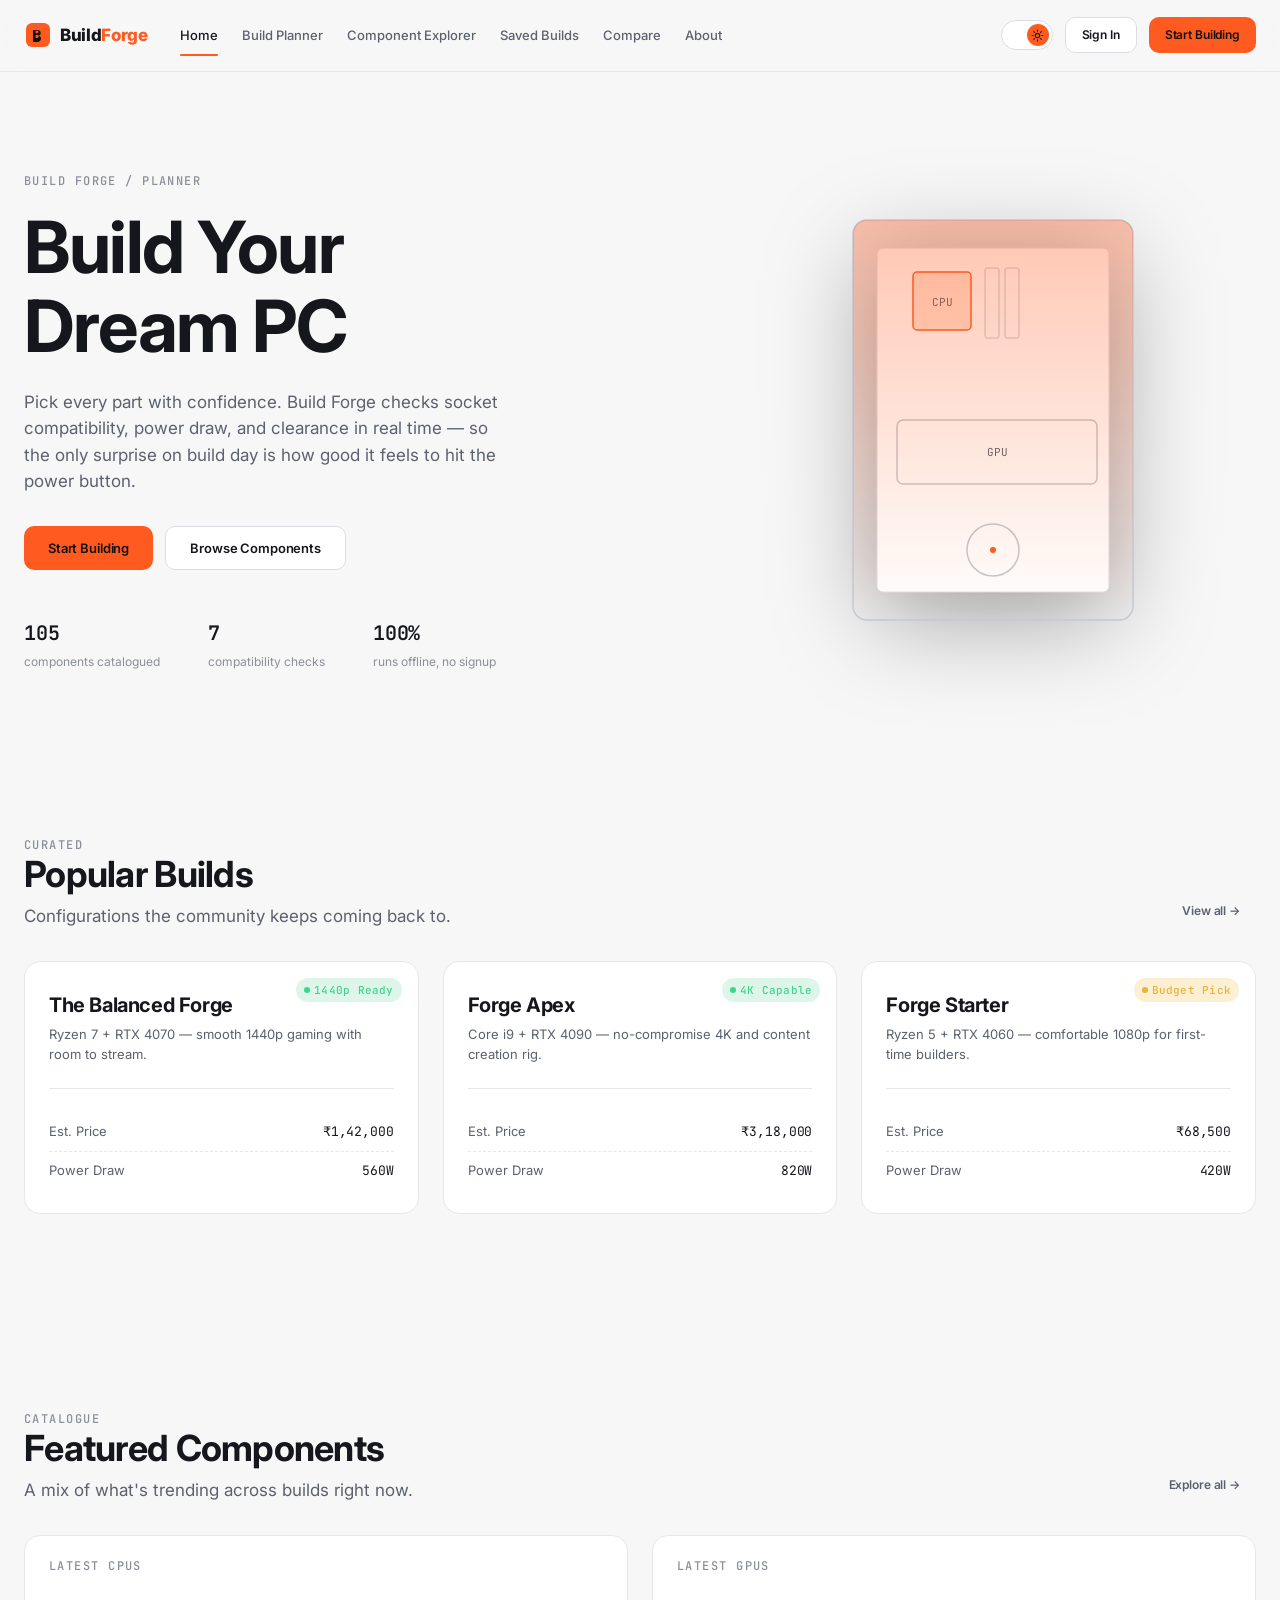
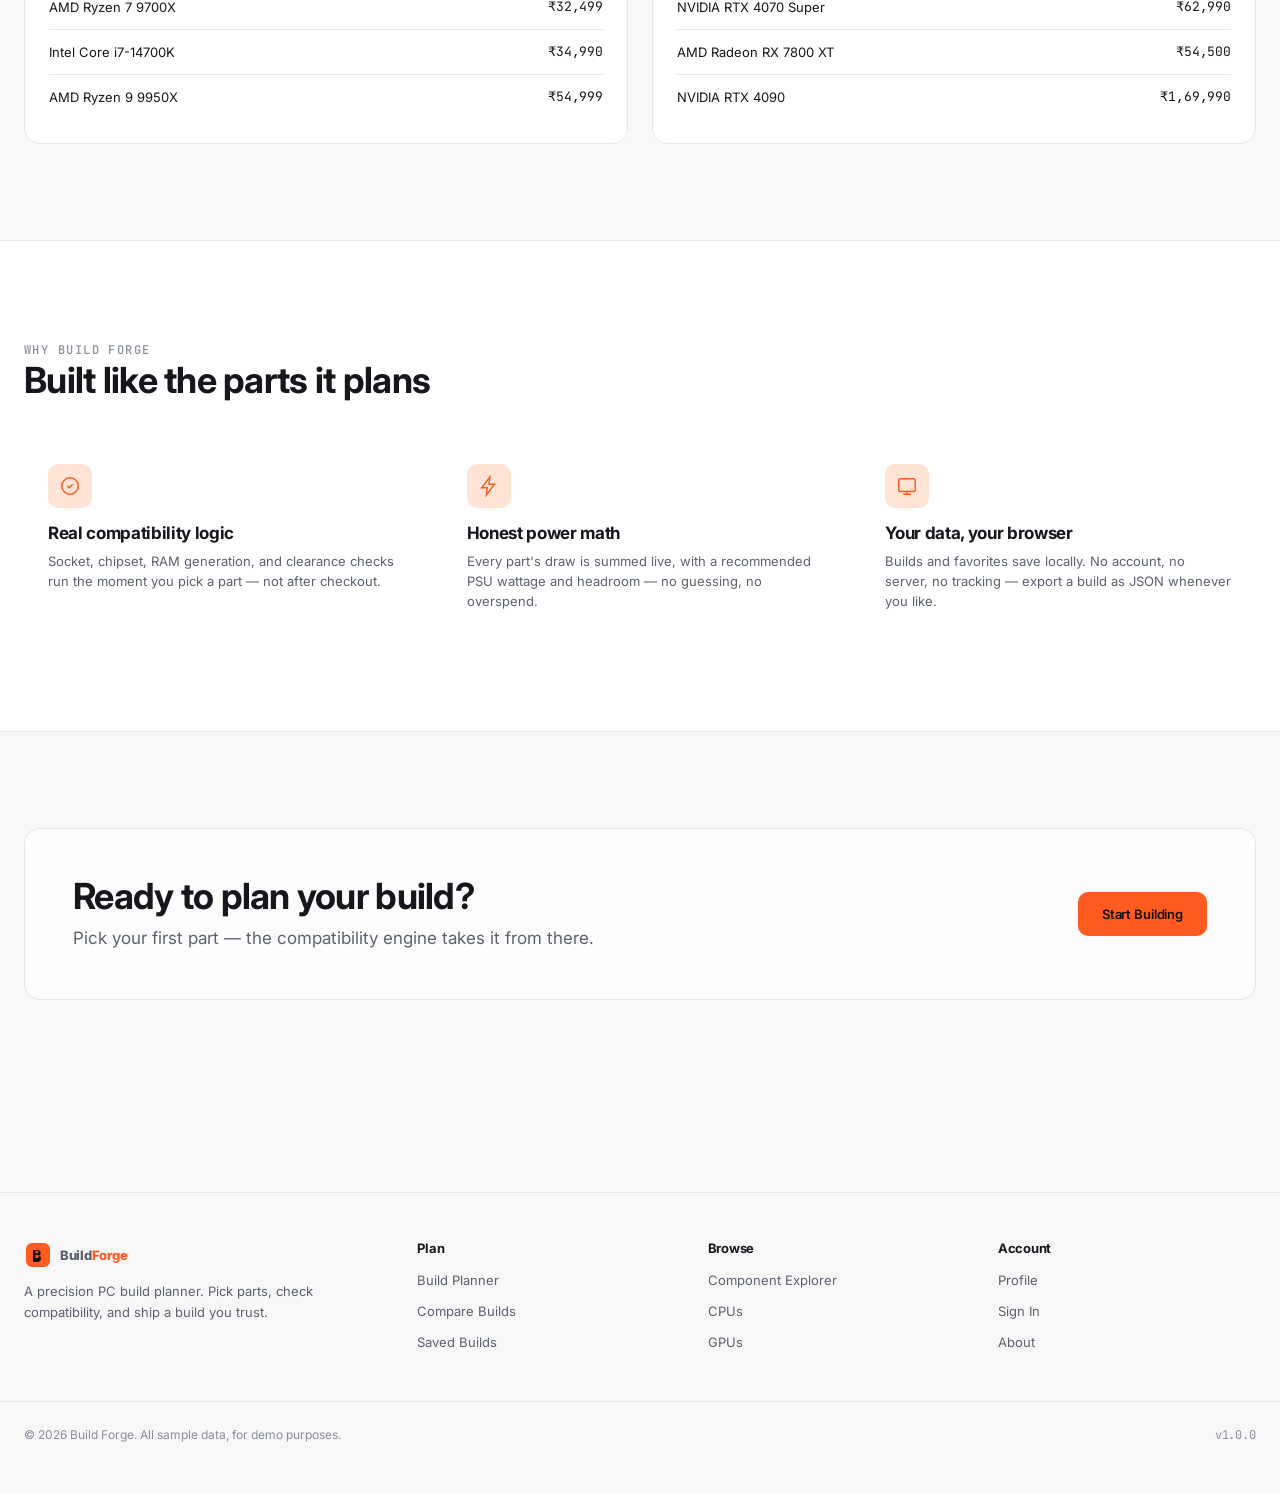
==== commit 7084fce4: "frontend issues resolved" ====
--- a/index.html
+++ b/index.html
@@ -5,6 +5,19 @@
   <meta name="viewport" content="width=device-width, initial-scale=1.0" />
   <title>Build Forge — Build Your Dream PC</title>
   <meta name="description" content="Build Forge is a precision PC build planner. Pick parts, check compatibility instantly, and plan a build you can trust." />
+
+  <!-- Synchronous theme init to prevent light-theme flash -->
+  <script>
+    (function() {
+      try {
+        const stored = localStorage.getItem('buildforge_theme');
+        const theme = (stored === 'dark' || stored === 'light')
+          ? stored
+          : (window.matchMedia('(prefers-color-scheme: light)').matches ? 'light' : 'dark');
+        document.documentElement.setAttribute('data-theme', theme);
+      } catch (_) {}
+    })();
+  </script>
 
   <link rel="stylesheet" href="css/base.css" />
   <link rel="stylesheet" href="css/layout.css" />
--- a/css/layout.css
+++ b/css/layout.css
@@ -25,6 +25,7 @@
   z-index: 100;
   height: var(--header-height);
   display: flex;
+  min-width: 400px;
   align-items: center;
   background: color-mix(in srgb, var(--bg-base) 80%, transparent);
   backdrop-filter: blur(16px) saturate(140%);
@@ -60,7 +61,8 @@
   gap: var(--sp-3);
 }
 
-.site-header__menu-toggle {
+.site-header__menu-toggle,
+.site-header__menu-toggle.icon-btn {
   display: none;
 }
 
@@ -69,8 +71,9 @@
     display: none;
   }
 
-  .site-header__menu-toggle {
-    display: flex;
+  .site-header__menu-toggle,
+  .site-header__menu-toggle.icon-btn {
+    display: inline-flex;
   }
 }
 
@@ -103,6 +106,7 @@
   min-height: 100vh;
   display: flex;
   flex-direction: column;
+  min-width: 400px;
 }
 
 .page__main {
@@ -147,6 +151,7 @@
 @media (max-width: 1080px) {
   .builder-layout {
     grid-template-columns: 1fr;
+    min-width: 400px;
   }
 }
 
--- a/css/components.css
+++ b/css/components.css
@@ -320,7 +320,7 @@
   width: min(320px, 84vw);
   background: var(--bg-surface);
   border-right: 1px solid var(--border-subtle);
-  z-index: 95;
+  z-index: 105;
   padding: var(--sp-5);
   display: flex;
   flex-direction: column;
--- a/css/pages.css
+++ b/css/pages.css
@@ -452,3 +452,1282 @@
   z-index: 300;
   max-width: 90vw;
 }
+
+/* ============================================================
+   BUILD PLANNER PAGE
+   ============================================================ */
+
+.builder-header {
+  padding-block: var(--sp-6) var(--sp-4);
+}
+
+.builder-title-row {
+  display: flex;
+  justify-content: space-between;
+  align-items: center;
+  gap: var(--sp-4);
+  flex-wrap: wrap;
+  margin-bottom: var(--sp-4);
+}
+
+.builder-name-input {
+  font-family: var(--font-display);
+  font-size: var(--fs-2xl);
+  font-weight: 700;
+  color: var(--text-primary);
+  background: transparent;
+  border: 1px solid transparent;
+  border-radius: var(--radius-sm);
+  padding: var(--sp-1) var(--sp-2);
+  margin-left: calc(-1 * var(--sp-2));
+  width: 100%;
+  max-width: 500px;
+  transition: border-color var(--dur-fast) var(--ease-out), background-color var(--dur-fast) var(--ease-out);
+}
+
+.builder-name-input:hover {
+  background: var(--bg-inset);
+  border-color: var(--border-subtle);
+}
+
+.builder-name-input:focus {
+  background: var(--bg-inset);
+  border-color: var(--accent);
+  outline: none;
+}
+
+.builder-meta {
+  font-size: var(--fs-xs);
+  color: var(--text-tertiary);
+  margin-top: var(--sp-1);
+}
+
+.builder-notes-group {
+  margin-bottom: var(--sp-5);
+}
+
+.builder-notes-group label {
+  display: block;
+  font-size: var(--fs-xs);
+  font-weight: 600;
+  color: var(--text-secondary);
+  text-transform: uppercase;
+  letter-spacing: 0.04em;
+  margin-bottom: var(--sp-2);
+}
+
+.builder-notes-textarea {
+  min-height: 80px;
+  resize: vertical;
+  padding: var(--sp-3) var(--sp-4);
+  font-family: var(--font-body);
+}
+
+.part-slots-list {
+  display: flex;
+  flex-direction: column;
+  gap: var(--sp-4);
+  margin-bottom: var(--sp-6);
+}
+
+/* Slot Card styling */
+.part-slot {
+  display: flex;
+  align-items: center;
+  gap: var(--sp-4);
+  padding: var(--sp-4) var(--sp-5);
+  background: var(--bg-surface);
+  border: 1px solid var(--border-subtle);
+  border-radius: var(--radius-lg);
+  transition: background-color var(--dur-fast) var(--ease-out), border-color var(--dur-fast) var(--ease-out), transform var(--dur-fast) var(--ease-out);
+}
+@media (max-width : 580px){
+  .part-slot{
+    gap: unset;
+  }
+}
+
+.part-slot:hover {
+  background: var(--bg-elevated);
+  border-color: var(--border-default);
+}
+
+.part-slot__icon-container {
+  width: 56px;
+  height: 56px;
+  background: var(--bg-inset);
+  border: 1px solid var(--border-subtle);
+  border-radius: var(--radius-md);
+  display: flex;
+  align-items: center;
+  justify-content: center;
+  flex-shrink: 0;
+  color: var(--text-secondary);
+}
+
+.part-slot__icon-container svg {
+  width: 32px;
+  height: 32px;
+}
+
+.part-slot__body {
+  flex: 1;
+  min-width: 0; /* allows text truncation */
+  display: flex;
+  flex-direction: column;
+  gap: var(--sp-1);
+  padding : 0px 10px;
+}
+
+.part-slot__category {
+  font-family: var(--font-mono);
+  font-size: var(--fs-2xs);
+  font-weight: 600;
+  text-transform: uppercase;
+  letter-spacing: 0.06em;
+  color: var(--accent);
+}
+
+.part-slot__name {
+  font-size: var(--fs-base);
+  font-weight: 600;
+  color: var(--text-primary);
+  white-space: wrap;
+  overflow: hidden;
+  text-overflow: ellipsis;
+}
+
+.part-slot__specs {
+  font-size: var(--fs-xs);
+  color: var(--text-secondary);
+  white-space: wrap;
+  overflow: hidden;
+  text-overflow: ellipsis;
+}
+.part-slot__grid{
+  display: flex;
+  flex-direction: row;
+}
+.part-slot__meta {
+  display: flex;
+  flex-direction: column;
+  align-items: flex-end;
+  gap: var(--sp-2);
+  margin-inline: var(--sp-4);
+  flex-shrink: 0;
+}
+
+.part-slot__price {
+  font-family: var(--font-mono);
+  font-size: var(--fs-base);
+  font-weight: 600;
+}
+
+.part-slot__actions {
+  display: flex;
+  align-items: center;
+  gap: var(--sp-2);
+  flex-shrink: 0;
+}
+@media(max-width: 450px){
+  .part-slot__grid{
+    flex-direction: column ;
+    gap : 10px;
+  }
+}
+/* Empty slot states */
+.part-slot--empty {
+  border: 1px dashed var(--border-default);
+  background: transparent;
+}
+
+.part-slot--empty:hover {
+  background: rgba(28, 31, 38, 0.25);
+  border-color: var(--accent);
+}
+
+.part-slot--empty .part-slot__name {
+  color: var(--text-tertiary);
+  font-weight: 400;
+}
+
+/* Sidebar summary cards styling */
+.summary-widget {
+  padding: var(--sp-5);
+  margin-bottom: var(--sp-4);
+}
+
+.summary-widget__title {
+  font-size: var(--fs-sm);
+  font-weight: 700;
+  color: var(--text-secondary);
+  text-transform: uppercase;
+  letter-spacing: 0.05em;
+  margin-bottom: var(--sp-4);
+}
+
+.power-bar-container {
+  margin-block: var(--sp-3);
+}
+
+.power-bar {
+  height: 8px;
+  background: var(--bg-inset);
+  border-radius: var(--radius-full);
+  overflow: hidden;
+}
+
+.power-bar__fill {
+  height: 100%;
+  width: 0%;
+  background: var(--status-good);
+  transition: width var(--dur-slow) var(--ease-out), background-color var(--dur-fast) var(--ease-out);
+}
+
+.power-bar__fill--warn {
+  background: var(--status-warn);
+}
+
+.power-bar__fill--error {
+  background: var(--status-error);
+}
+
+/* Compatibility Report section */
+.compat-checklist {
+  display: flex;
+  flex-direction: column;
+  gap: var(--sp-3);
+  max-height: 400px;
+  overflow-y: auto;
+  padding-right: var(--sp-1);
+}
+
+.compat-item {
+  display: flex;
+  flex-direction: column;
+  gap: var(--sp-1);
+  padding: var(--sp-3) var(--sp-4);
+  background: var(--bg-inset);
+  border: 1px solid var(--border-subtle);
+  border-radius: var(--radius-md);
+  font-size: var(--fs-xs);
+  line-height: 1.4;
+}
+
+.compat-item--good {
+  border-left: 3px solid var(--status-good);
+}
+
+.compat-item--warning {
+  border-left: 3px solid var(--status-warn);
+}
+
+.compat-item--error {
+  border-left: 3px solid var(--status-error);
+}
+
+.compat-item--pending {
+  border-left: 3px solid var(--border-strong);
+  opacity: 0.65;
+}
+
+.compat-item__label {
+  font-weight: 600;
+  color: var(--text-primary);
+  display: flex;
+  justify-content: space-between;
+  align-items: center;
+}
+
+.compat-item__message {
+  color: var(--text-secondary);
+}
+
+/* Part selection drawer */
+.part-drawer {
+  z-index: 100;
+  width: min(500px, 95vw);
+  box-shadow: -8px 0 32px rgba(0, 0, 0, 0.5);
+}
+
+.part-drawer__header {
+  display: flex;
+  justify-content: space-between;
+  align-items: center;
+  padding: var(--sp-4) var(--sp-5);
+  border-bottom: 1px solid var(--border-subtle);
+  background: var(--bg-surface);
+}
+
+.part-drawer__title {
+  font-size: var(--fs-lg);
+  font-weight: 700;
+  color: var(--text-primary);
+}
+
+.part-drawer__filters {
+  display: flex;
+  flex-direction: column;
+  gap: var(--sp-4);
+  padding: var(--sp-4) var(--sp-5);
+  border-bottom: 1px solid var(--border-subtle);
+  background: var(--bg-inset);
+}
+
+.part-drawer__search-wrapper {
+  position: relative;
+}
+
+.part-drawer__filters-row {
+  display: grid;
+  grid-template-columns: repeat(2, 1fr);
+  gap: var(--sp-3);
+}
+
+.part-drawer__list {
+  flex: 1;
+  overflow-y: auto;
+  padding: var(--sp-4) var(--sp-5);
+  display: flex;
+  flex-direction: column;
+  gap: var(--sp-3);
+  background: var(--bg-base);
+}
+
+/* Part Drawer Card items */
+.drawer-item {
+  display: flex;
+  align-items: center;
+  gap: var(--sp-3);
+  padding: var(--sp-3) var(--sp-4);
+  background: var(--bg-surface);
+  border: 1px solid var(--border-subtle);
+  border-radius: var(--radius-md);
+  transition: background-color var(--dur-fast) var(--ease-out), border-color var(--dur-fast) var(--ease-out);
+}
+
+.drawer-item:hover {
+  background: var(--bg-elevated);
+  border-color: var(--border-default);
+}
+
+.drawer-item__image {
+  width: 44px;
+  height: 44px;
+  background: var(--bg-inset);
+  border-radius: var(--radius-sm);
+  display: flex;
+  align-items: center;
+  justify-content: center;
+  color: var(--text-tertiary);
+  flex-shrink: 0;
+}
+
+.drawer-item__image svg {
+  width: 24px;
+  height: 24px;
+}
+
+.drawer-item__body {
+  flex: 1;
+  min-width: 0;
+  display: flex;
+  flex-direction: column;
+  gap: 2px;
+}
+
+.drawer-item__title {
+  font-size: var(--fs-sm);
+  font-weight: 600;
+  color: var(--text-primary);
+  white-space: nowrap;
+  overflow: hidden;
+  text-overflow: ellipsis;
+}
+
+.drawer-item__specs {
+  font-size: var(--fs-2xs);
+  color: var(--text-secondary);
+  white-space: nowrap;
+  overflow: hidden;
+  text-overflow: ellipsis;
+}
+
+.drawer-item__meta {
+  display: flex;
+  flex-direction: column;
+  align-items: flex-end;
+  gap: var(--sp-1);
+  flex-shrink: 0;
+}
+
+.drawer-item__price {
+  font-size: var(--fs-sm);
+  font-weight: 600;
+  font-family: var(--font-mono);
+}
+
+.drawer-item__secondary {
+  font-size: var(--fs-2xs);
+  color: var(--text-tertiary);
+}
+
+.drawer-item__actions {
+  flex-shrink: 0;
+}
+
+.drawer-empty-state {
+  display: flex;
+  flex-direction: column;
+  align-items: center;
+  gap: var(--sp-3);
+  padding: var(--sp-7) var(--sp-4);
+  text-align: center;
+  color: var(--text-secondary);
+  font-size: var(--fs-sm);
+}
+
+/* ============================================================
+   SAVED BUILDS & FAVORITES PAGE
+   ============================================================ */
+
+.saved-header {
+  padding-block: var(--sp-7) var(--sp-4);
+}
+
+.saved-header__inner {
+  display: flex;
+  justify-content: space-between;
+  align-items: center;
+  gap: var(--sp-4);
+  flex-wrap: wrap;
+}
+
+.saved-tabs {
+  display: flex;
+  gap: var(--sp-2);
+  margin-top: var(--sp-5);
+  border-bottom: 1px solid var(--border-subtle);
+  padding-bottom: var(--sp-1);
+}
+
+.saved-tab {
+  height: 40px;
+  padding-inline: var(--sp-4);
+  background: transparent;
+  border: none;
+  border-bottom: 2px solid transparent;
+  font-family: var(--font-display);
+  font-size: var(--fs-sm);
+  font-weight: 600;
+  color: var(--text-secondary);
+  cursor: pointer;
+  transition: color var(--dur-fast) var(--ease-out), border-color var(--dur-fast) var(--ease-out);
+}
+
+.saved-tab:hover {
+  color: var(--text-primary);
+}
+
+.saved-tab.is-active {
+  color: var(--accent);
+  border-bottom-color: var(--accent);
+}
+
+.saved-container {
+  padding-bottom: var(--sp-9);
+}
+
+.saved-grid {
+  display: grid;
+  grid-template-columns: repeat(auto-fill, minmax(320px, 1fr));
+  gap: var(--sp-5);
+  margin-top: var(--sp-5);
+}
+
+/* Saved build card */
+.saved-build-card {
+  display: flex;
+  flex-direction: column;
+  padding: var(--sp-5);
+}
+
+.saved-build-card__header {
+  display: flex;
+  justify-content: space-between;
+  align-items: flex-start;
+  gap: var(--sp-3);
+  margin-bottom: var(--sp-2);
+}
+
+.saved-build-card__title {
+  font-size: var(--fs-md);
+  font-weight: 700;
+  color: var(--text-primary);
+  line-height: 1.3;
+  margin: 0;
+  white-space: nowrap;
+  overflow: hidden;
+  text-overflow: ellipsis;
+}
+
+.saved-build-card__dates {
+  font-size: var(--fs-2xs);
+  color: var(--text-tertiary);
+  margin-bottom: var(--sp-4);
+  display: flex;
+  flex-direction: column;
+  gap: 2px;
+}
+
+.saved-build-card__stats {
+  display: flex;
+  flex-direction: column;
+  gap: var(--sp-1);
+  margin-bottom: var(--sp-5);
+}
+
+.saved-build-card__actions {
+  display: flex;
+  gap: var(--sp-2);
+  margin-top: auto;
+  border-top: 1px solid var(--border-subtle);
+  padding-top: var(--sp-4);
+}
+
+.saved-build-card__actions .btn {
+  flex: 1;
+}
+
+.saved-build-card__actions .icon-btn {
+  flex-shrink: 0;
+}
+
+/* Empty state styling */
+.empty-state-card {
+  display: flex;
+  flex-direction: column;
+  align-items: center;
+  justify-content: center;
+  text-align: center;
+  padding: var(--sp-9) var(--sp-5);
+  background: var(--bg-surface);
+  border: 1px dashed var(--border-default);
+  border-radius: var(--radius-lg);
+  margin-top: var(--sp-6);
+  max-width: 600px;
+  margin-inline: auto;
+}
+
+.empty-state-card__icon {
+  width: 64px;
+  height: 64px;
+  background: var(--bg-inset);
+  color: var(--text-secondary);
+  border-radius: 50%;
+  display: flex;
+  align-items: center;
+  justify-content: center;
+  margin-bottom: var(--sp-4);
+}
+
+.empty-state-card__icon svg {
+  width: 32px;
+  height: 32px;
+}
+
+.empty-state-card__title {
+  font-size: var(--fs-lg);
+  font-weight: 700;
+  color: var(--text-primary);
+  margin-bottom: var(--sp-2);
+}
+
+.empty-state-card__text {
+  font-size: var(--fs-sm);
+  color: var(--text-secondary);
+  max-width: 360px;
+  margin-bottom: var(--sp-5);
+  line-height: 1.5;
+}
+
+/* ============================================================
+   COMPARE PAGE
+   ============================================================ */
+
+.compare-header {
+  padding-block: var(--sp-7) var(--sp-4);
+}
+
+.compare-header__inner {
+  display: flex;
+  justify-content: space-between;
+  align-items: center;
+  gap: var(--sp-4);
+  flex-wrap: wrap;
+}
+
+.compare-selector-row {
+  display: grid;
+  grid-template-columns: repeat(2, 1fr);
+  gap: var(--sp-6);
+  margin-top: var(--sp-5);
+  background: var(--bg-surface);
+  border: 1px solid var(--border-subtle);
+  border-radius: var(--radius-lg);
+  padding: var(--sp-5);
+}
+
+@media (max-width: 640px) {
+  .compare-selector-row {
+    grid-template-columns: 1fr;
+  }
+}
+
+.compare-selector-group {
+  display: flex;
+  flex-direction: column;
+  gap: var(--sp-2);
+}
+
+.compare-selector-group label {
+  font-size: var(--fs-xs);
+  font-weight: 600;
+  color: var(--text-secondary);
+  text-transform: uppercase;
+  letter-spacing: 0.04em;
+}
+
+/* Compare table */
+.compare-table-wrapper {
+  overflow-x: auto;
+  border: 1px solid var(--border-subtle);
+  border-radius: var(--radius-lg);
+  background: var(--bg-surface);
+  margin-top: var(--sp-5);
+  margin-bottom: var(--sp-9);
+}
+
+.compare-table {
+  width: 100%;
+  border-collapse: collapse;
+  text-align: left;
+  font-size: var(--fs-sm);
+}
+
+.compare-table th,
+.compare-table td {
+  padding: var(--sp-4) var(--sp-5);
+  border-bottom: 1px solid var(--border-subtle);
+}
+
+.compare-table tr:last-child td {
+  border-bottom: none;
+}
+
+.compare-table__label {
+  font-weight: 600;
+  color: var(--text-secondary);
+  width: 240px;
+  background: var(--bg-inset);
+  border-right: 1px solid var(--border-subtle);
+}
+
+.compare-table__value {
+  width: calc((100% - 240px) / 2);
+}
+
+.compare-table__value--highlight {
+  background: rgba(255, 90, 31, 0.02);
+}
+
+.compare-table__header {
+  font-size: var(--fs-md);
+  font-weight: 700;
+  color: var(--text-primary);
+  vertical-align: top;
+}
+
+.compare-table__item-card {
+  display: flex;
+  flex-direction: column;
+  gap: var(--sp-3);
+  height: 100%;
+}
+
+.compare-table__item-image {
+  height: 80px;
+  display: flex;
+  align-items: center;
+  justify-content: center;
+  background: var(--bg-inset);
+  border-radius: var(--radius-md);
+  margin-bottom: var(--sp-2);
+  color: var(--text-tertiary);
+  border: 1px solid var(--border-subtle);
+}
+
+.compare-table__item-image svg {
+  width: 48px;
+  height: 48px;
+}
+
+.compare-table__diff-value {
+  font-weight: 500;
+}
+
+.compare-table__diff-value--better {
+  color: var(--status-good);
+}
+
+/* Tab indicator */
+.compare-tabs {
+  display: flex;
+  gap: var(--sp-2);
+  margin-top: var(--sp-5);
+  border-bottom: 1px solid var(--border-subtle);
+  padding-bottom: var(--sp-1);
+}
+
+.compare-tab {
+  height: 40px;
+  padding-inline: var(--sp-4);
+  background: transparent;
+  border: none;
+  border-bottom: 2px solid transparent;
+  font-family: var(--font-display);
+  font-size: var(--fs-sm);
+  font-weight: 600;
+  color: var(--text-secondary);
+  cursor: pointer;
+  transition: color var(--dur-fast) var(--ease-out), border-color var(--dur-fast) var(--ease-out);
+}
+
+.compare-tab:hover {
+  color: var(--text-primary);
+}
+
+.compare-tab.is-active {
+  color: var(--accent);
+  border-bottom-color: var(--accent);
+}
+
+/* ============================================================
+   ABOUT PAGE
+   ============================================================ */
+
+.about-hero {
+  padding-block: var(--sp-9) var(--sp-6);
+  text-align: center;
+  border-bottom: 1px solid var(--border-subtle);
+  background: radial-gradient(circle at top, rgba(255, 90, 31, 0.03) 0%, transparent 70%);
+}
+
+.about-hero__inner {
+  max-width: 720px;
+  margin-inline: auto;
+}
+
+.about-hero__title {
+  font-size: var(--fs-2xl);
+  font-family: var(--font-display);
+  font-weight: 800;
+  line-height: 1.15;
+  color: var(--text-primary);
+  margin-bottom: var(--sp-3);
+  letter-spacing: -0.02em;
+}
+
+.about-pillars {
+  display: grid;
+  grid-template-columns: repeat(auto-fit, minmax(240px, 1fr));
+  gap: var(--sp-5);
+  margin-top: var(--sp-6);
+}
+
+.about-pillar-card {
+  display: flex;
+  flex-direction: column;
+  padding: var(--sp-5);
+  background: var(--bg-surface);
+  border: 1px solid var(--border-subtle);
+  border-radius: var(--radius-lg);
+}
+
+.about-pillar-card__icon {
+  width: 44px;
+  height: 44px;
+  border-radius: var(--radius-md);
+  background: var(--bg-inset);
+  color: var(--accent);
+  display: flex;
+  align-items: center;
+  justify-content: center;
+  margin-bottom: var(--sp-4);
+  border: 1px solid var(--border-subtle);
+}
+
+.about-pillar-card__icon svg {
+  width: 22px;
+  height: 22px;
+}
+
+.about-pillar-card__title {
+  font-size: var(--fs-md);
+  font-weight: 700;
+  color: var(--text-primary);
+  margin-bottom: var(--sp-2);
+}
+
+.about-pillar-card__text {
+  font-size: var(--fs-sm);
+  color: var(--text-secondary);
+  line-height: 1.5;
+}
+
+.about-tech-section {
+  padding-block: var(--sp-8);
+  border-bottom: 1px solid var(--border-subtle);
+}
+
+.about-tech-grid {
+  display: grid;
+  grid-template-columns: 1fr 1fr;
+  gap: var(--sp-8);
+  align-items: center;
+}
+
+@media (max-width: 768px) {
+  .about-tech-grid {
+    grid-template-columns: 1fr;
+    gap: var(--sp-6);
+  }
+}
+
+.about-tech__standards {
+  display: flex;
+  flex-wrap: wrap;
+  gap: var(--sp-2);
+  margin-top: var(--sp-4);
+}
+
+.about-tech__tag {
+  font-size: var(--fs-2xs);
+  font-family: var(--font-mono);
+  font-weight: 600;
+  padding: var(--sp-1) var(--sp-2);
+  background: var(--bg-inset);
+  border: 1px solid var(--border-subtle);
+  border-radius: var(--radius-sm);
+  color: var(--text-secondary);
+}
+
+/* Timeline guide */
+.about-guide-section {
+  padding-block: var(--sp-8) var(--sp-9);
+}
+
+.guide-timeline {
+  display: grid;
+  grid-template-columns: repeat(auto-fill, minmax(280px, 1fr));
+  gap: var(--sp-5);
+  margin-top: var(--sp-6);
+}
+
+.timeline-step {
+  background: var(--bg-surface);
+  border: 1px solid var(--border-subtle);
+  border-radius: var(--radius-lg);
+  padding: var(--sp-5);
+  position: relative;
+  transition: transform var(--dur-fast), border-color var(--dur-fast);
+}
+
+.timeline-step:hover {
+  transform: translateY(-2px);
+  border-color: var(--accent);
+}
+
+.timeline-step__badge {
+  font-size: var(--fs-2xs);
+  font-weight: 700;
+  color: var(--accent);
+  text-transform: uppercase;
+  letter-spacing: 0.05em;
+  margin-bottom: var(--sp-2);
+  display: block;
+}
+
+.timeline-step__title {
+  font-size: var(--fs-sm);
+  font-weight: 700;
+  color: var(--text-primary);
+  margin-bottom: var(--sp-2);
+}
+
+.timeline-step__text {
+  font-size: var(--fs-xs);
+  color: var(--text-secondary);
+  line-height: 1.5;
+}
+
+/* ============================================================
+   LOGIN PAGE
+   ============================================================ */
+
+.auth-container {
+  padding-block: var(--sp-9) var(--sp-8);
+  display: flex;
+  justify-content: center;
+  align-items: center;
+  min-height: calc(100vh - 280px);
+}
+
+.auth-card {
+  width: 100%;
+  max-width: 420px;
+  padding: var(--sp-7) var(--sp-6);
+  background: var(--bg-surface);
+  border: 1px solid var(--border-subtle);
+  border-radius: var(--radius-lg);
+  box-shadow: var(--shadow-md);
+}
+
+.auth-card__header {
+  text-align: center;
+  margin-bottom: var(--sp-6);
+}
+
+.auth-card__title {
+  font-size: var(--fs-xl);
+  font-weight: 700;
+  color: var(--text-primary);
+  margin-bottom: var(--sp-2);
+}
+
+.auth-card__subtitle {
+  font-size: var(--fs-sm);
+  color: var(--text-secondary);
+}
+
+.auth-tabs {
+  display: flex;
+  gap: var(--sp-2);
+  margin-bottom: var(--sp-5);
+  background: var(--surface-card);
+  padding: 4px;
+  border-radius: var(--radius-md);
+  border: 1px solid var(--border-color);
+}
+
+.auth-tab {
+  flex: 1;
+  padding: var(--sp-2) var(--sp-3);
+  font-size: var(--fs-xs);
+  font-weight: 600;
+  text-align: center;
+  color: var(--text-secondary);
+  border-radius: var(--radius-sm);
+  background: transparent;
+  border: none;
+  cursor: pointer;
+  transition: var(--transition-fast);
+}
+
+.auth-tab.is-active {
+  background: var(--surface-elevated);
+  color: var(--text-primary);
+  box-shadow: var(--shadow-sm);
+}
+
+.auth-tab:hover:not(.is-active) {
+  color: var(--text-primary);
+}
+
+.auth-form {
+  display: flex;
+  flex-direction: column;
+  gap: var(--sp-4);
+}
+
+.auth-form__group {
+  display: flex;
+  flex-direction: column;
+  gap: var(--sp-2);
+}
+
+.auth-form__label {
+  font-size: var(--fs-xs);
+  font-weight: 600;
+  color: var(--text-secondary);
+  text-transform: uppercase;
+  letter-spacing: 0.04em;
+}
+
+.auth-error {
+  padding: var(--sp-3) var(--sp-4);
+  background: var(--status-error-dim);
+  color: var(--status-error);
+  border: 1px solid color-mix(in srgb, var(--status-error) 30%, transparent);
+  border-radius: var(--radius-md);
+  font-size: var(--fs-xs);
+  font-weight: 500;
+  line-height: 1.4;
+}
+
+.auth-success {
+  padding: var(--sp-3) var(--sp-4);
+  background: var(--status-good-dim);
+  color: var(--status-good);
+  border: 1px solid color-mix(in srgb, var(--status-good) 30%, transparent);
+  border-radius: var(--radius-md);
+  font-size: var(--fs-xs);
+  font-weight: 500;
+  line-height: 1.4;
+}
+
+.auth-footer-prompt {
+  margin-top: var(--sp-4);
+  text-align: center;
+  font-size: var(--fs-xs);
+  color: var(--text-secondary);
+}
+
+.auth-footer-prompt a {
+  color: var(--accent);
+  font-weight: 600;
+  text-decoration: underline;
+  cursor: pointer;
+}
+
+/* Background animated visual elements */
+.auth-wrapper {
+  position: relative;
+  min-height: calc(100vh - 140px);
+  display: flex;
+  align-items: center;
+  justify-content: center;
+  overflow: hidden;
+  padding: var(--sp-6) var(--sp-4);
+}
+
+.auth-decor {
+  position: absolute;
+  inset: 0;
+  pointer-events: none;
+  overflow: hidden;
+  z-index: 0;
+}
+
+.auth-decor__orb {
+  position: absolute;
+  border-radius: 50%;
+  filter: blur(80px);
+  opacity: 0.25;
+  animation: floatOrb 12s ease-in-out infinite alternate;
+}
+
+.auth-decor__orb--1 {
+  width: 320px;
+  height: 320px;
+  background: var(--accent);
+  top: 10%;
+  left: 15%;
+}
+
+.auth-decor__orb--2 {
+  width: 280px;
+  height: 280px;
+  background: #3b82f6;
+  bottom: 15%;
+  right: 15%;
+  animation-delay: -6s;
+}
+
+.auth-decor__chip {
+  position: absolute;
+  background: var(--surface-elevated);
+  border: 1px solid var(--border-color);
+  padding: var(--sp-2) var(--sp-3);
+  border-radius: var(--radius-md);
+  font-size: var(--fs-xs);
+  font-family: var(--font-mono);
+  color: var(--text-secondary);
+  box-shadow: var(--shadow-sm);
+  display: flex;
+  align-items: center;
+  gap: var(--sp-2);
+  opacity: 0.7;
+  animation: floatChip 8s ease-in-out infinite alternate;
+}
+
+.auth-decor__chip--1 {
+  top: 18%;
+  right: 18%;
+  animation-delay: 0s;
+}
+
+.auth-decor__chip--2 {
+  bottom: 22%;
+  left: 18%;
+  animation-delay: -3s;
+}
+
+.auth-decor__chip--3 {
+  top: 65%;
+  right: 12%;
+  animation-delay: -5s;
+}
+
+@keyframes floatOrb {
+  0% { transform: translate(0, 0) scale(1); }
+  100% { transform: translate(40px, 30px) scale(1.1); }
+}
+
+@keyframes floatChip {
+  0% { transform: translateY(0px); }
+  100% { transform: translateY(-16px); }
+}
+
+/* ---------- Profile Page ---------- */
+.profile-container {
+  max-width: 800px;
+  margin: var(--sp-8) auto;
+  padding: 0 var(--sp-4);
+}
+
+.profile-card {
+  background: var(--surface-card);
+  border: 1px solid var(--border-color);
+  border-radius: var(--radius-xl);
+  padding: var(--sp-8);
+  box-shadow: var(--shadow-md);
+}
+
+.profile-header {
+  display: flex;
+  align-items: center;
+  gap: var(--sp-5);
+  margin-bottom: var(--sp-6);
+  padding-bottom: var(--sp-6);
+  border-bottom: 1px solid var(--border-color);
+}
+
+.profile-avatar {
+  width: 72px;
+  height: 72px;
+  border-radius: 50%;
+  background: var(--accent);
+  color: var(--text-on-accent);
+  display: flex;
+  align-items: center;
+  justify-content: center;
+  font-size: var(--fs-xl);
+  font-weight: 700;
+  text-transform: uppercase;
+  box-shadow: var(--shadow-sm);
+}
+
+.profile-info {
+  flex: 1;
+}
+
+.profile-name {
+  font-size: var(--fs-lg);
+  font-weight: 700;
+  color: var(--text-primary);
+  margin-bottom: var(--sp-1);
+}
+
+.profile-email {
+  font-size: var(--fs-sm);
+  color: var(--text-secondary);
+}
+
+.profile-stats-grid {
+  display: grid;
+  grid-template-columns: repeat(auto-fit, minmax(200px, 1fr));
+  gap: var(--sp-4);
+  margin-bottom: var(--sp-6);
+}
+
+.profile-stat-card {
+  background: var(--surface-elevated);
+  border: 1px solid var(--border-color);
+  border-radius: var(--radius-lg);
+  padding: var(--sp-5);
+  text-align: center;
+  transition: var(--transition-fast);
+}
+
+.profile-stat-card:hover {
+  border-color: var(--accent);
+}
+
+.profile-stat-val {
+  font-size: var(--fs-2xl);
+  font-weight: 700;
+  color: var(--accent);
+  margin-bottom: var(--sp-1);
+  font-family: var(--font-mono);
+}
+
+.profile-stat-label {
+  font-size: var(--fs-xs);
+  color: var(--text-secondary);
+  text-transform: uppercase;
+  letter-spacing: 0.04em;
+  font-weight: 600;
+}
+
+.profile-actions {
+  display: flex;
+  flex-wrap: wrap;
+  gap: var(--sp-3);
+  margin-top: var(--sp-6);
+  padding-top: var(--sp-6);
+  border-top: 1px solid var(--border-color);
+}
+
+.profile-guest-card {
+  background: var(--surface-card);
+  border: 1px solid var(--border-color);
+  border-radius: var(--radius-xl);
+  padding: var(--sp-10) var(--sp-6);
+  text-align: center;
+  box-shadow: var(--shadow-md);
+}
+
+.profile-guest-icon {
+  width: 64px;
+  height: 64px;
+  margin: 0 auto var(--sp-4);
+  border-radius: 50%;
+  background: var(--surface-elevated);
+  display: flex;
+  align-items: center;
+  justify-content: center;
+  color: var(--text-tertiary);
+}
+
+.profile-guest-title {
+  font-size: var(--fs-xl);
+  font-weight: 700;
+  color: var(--text-primary);
+  margin-bottom: var(--sp-2);
+}
+
+.profile-guest-desc {
+  font-size: var(--fs-sm);
+  color: var(--text-secondary);
+  max-width: 440px;
+  margin: 0 auto var(--sp-6);
+  line-height: 1.5;
+}
+
+.profile-guest-actions {
+  display: flex;
+  gap: var(--sp-3);
+  justify-content: center;
+}
+
